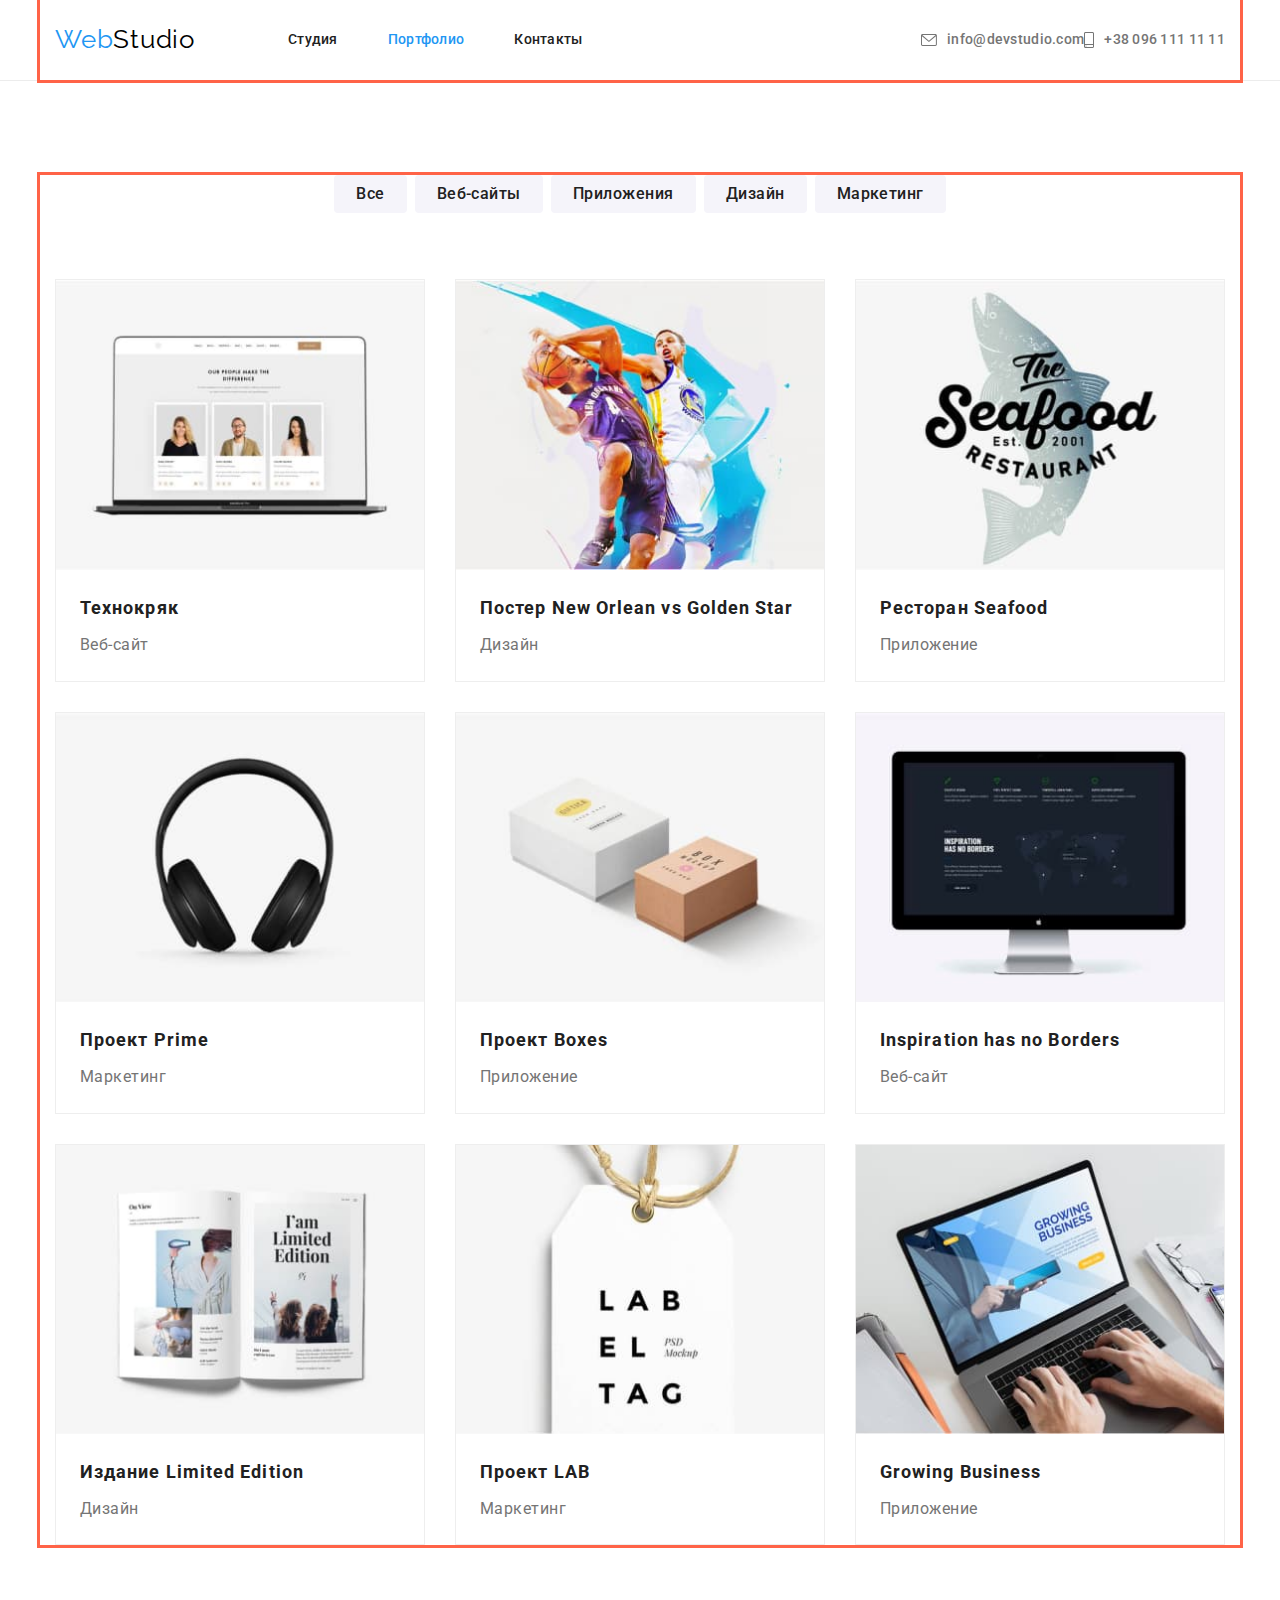
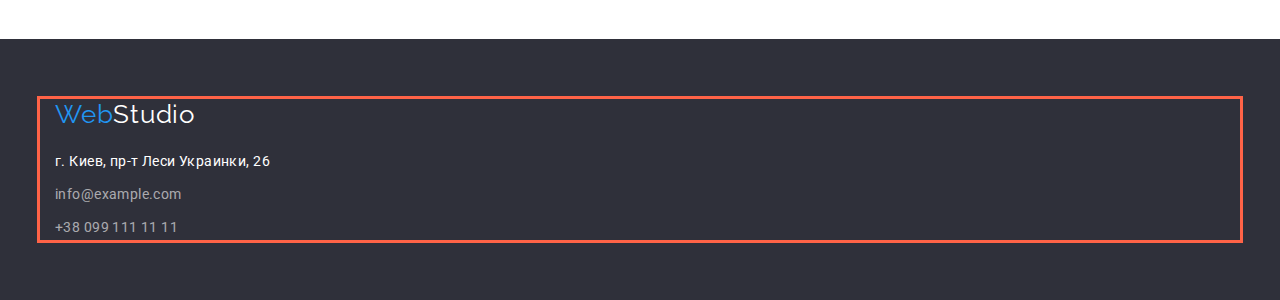
==== portfolio.html @ 4f15f061 "Внесено зміни у header." ====
<!DOCTYPE html>
<html lang="ru">
  <head>
    <meta charset="UTF-8" />
    <meta http-equiv="X-UA-Compatible" content="IE=edge" />
    <meta name="viewport" content="width=device-width, initial-scale=1.0" />
    <title>Portfolio</title>
    <link rel="preconnect" href="https://fonts.gstatic.com" />
    <link
      href="https://fonts.googleapis.com/css2?family=Raleway:wght@700&family=Roboto:wght@400;500;700;900&display=swap"
      rel="stylesheet"
    />
    <link
      rel="stylesheet"
      href="https://cdnjs.cloudflare.com/ajax/libs/modern-normalize/1.0.0/modern-normalize.min.css"
    />
    <link rel="stylesheet" href="./css/styles.css" />
  </head>
  <!-- Верхняя линия -->
  <body>
    <!-- Верхняя линия -->
    <header class="nav-white-bg-cl header-page">
      <div class="container main-nav">
        <a class="link-logo" href="index.html"
          ><span lang="en" class="logo-web">Web</span
          ><span lang="en" class="logo-studio1">Studio</span></a
        >
        <nav>
          <ul class="list site-nav">
            <li class="item">
              <a class="link-nav" href="./index.html">Студия</a>
            </li>
            <li class="item">
              <a class="link-nav current" href="">Портфолио</a>
            </li>
            <li class="item"><a class="link-nav" href="">Контакты</a></li>
          </ul>
        </nav>

        <ul class="list list-contact">
          <li class="item">
            <a class="link-header" href="mailto:info@devstudio.com">
              <svg class="icon-envelope">
                <use href="./images/symbol-defs-2.svg#icon-envelope"></use>
              </svg>
              info@devstudio.com</a
            >
          </li>
          <li class="item">
            <a class="link-header" href="tel:+380961111111">
              <svg class="icon-smartphone">
                <use href="./images/symbol-defs-2.svg#icon-smartphone"></use>
              </svg>
              +38 096 111 11 11</a
            >
          </li>
        </ul>
      </div>
    </header>

    <main>
      <!-- Портфолио -->
      <section class="section portfolio">
        <div class="container">
          <h1 class="title1-hidden-h1">Наше Портфолио</h1>
          <!-- filters -->

          <ul class="list button-list">
            <li class="item">
              <button class="button-portfolio" type="button">Все</button>
            </li>
            <li class="item">
              <button class="button-portfolio" type="button">Веб-сайты</button>
            </li>
            <li class="item">
              <button class="button-portfolio" type="button">Приложения</button>
            </li>
            <li class="item">
              <button class="button-portfolio" type="button">Дизайн</button>
            </li>
            <li class="item">
              <button class="button-portfolio" type="button">Маркетинг</button>
            </li>
          </ul>

          <ul class="list our-projects">
            <li class="item">
              <img
                src="./images/portfolio/portfolio1.jpg"
                alt="Веб-сайтТехнокряк"
                width="370"
              />
              <div class="description">
                <h2 class="name-work-h2">Технокряк</h2>
                <p class="name-work-p">Веб-сайт</p>
              </div>
            </li>
            <li class="item">
              <img
                src="./images/portfolio/portfolio2.jpg"
                alt="Дизайн Постер New Orlean vs Golden Star"
                width="370"
              />
              <div class="description">
                <h2 class="name-work-h2">Постер New Orlean vs Golden Star</h2>
                <p class="name-work-p">Дизайн</p>
              </div>
            </li>
            <li class="item">
              <img
                src="./images/portfolio/portfolio3.jpg"
                alt="Приложение Ресторан Seafood"
                width="370"
              />
              <div class="description">
                <h2 class="name-work-h2">Ресторан Seafood</h2>
                <p class="name-work-p">Приложение</p>
              </div>
            </li>
            <li class="item">
              <img
                src="./images/portfolio/portfolio4.jpg"
                alt="Маркетинг Проект Prime"
                width="370"
              />
              <div class="description">
                <h2 class="name-work-h2">Проект Prime</h2>
                <p class="name-work-p">Маркетинг</p>
              </div>
            </li>
            <li class="item">
              <img
                src="./images/portfolio/portfolio5.jpg"
                alt="Приложение роект Boxes"
                width="370"
              />
              <div class="description">
                <h2 class="name-work-h2">Проект Boxes</h2>
                <p class="name-work-p">Приложение</p>
              </div>
            </li>
            <li class="item">
              <img
                src="./images/portfolio/portfolio6.jpg"
                alt="Веб-сайт Inspiration has no Borders"
                width="370"
              />
              <div class="description">
                <h2 class="name-work-h2">Inspiration has no Borders</h2>
                <p class="name-work-p">Веб-сайт</p>
              </div>
            </li>
            <li class="item">
              <img
                src="./images/portfolio/portfolio7.jpg"
                alt="Дизайн Издание Limited Edition"
                width="370"
              />
              <div class="description">
                <h2 class="name-work-h2">Издание Limited Edition</h2>
                <p class="name-work-p">Дизайн</p>
              </div>
            </li>
            <li class="item">
              <img
                src="./images/portfolio/portfolio8.jpg"
                alt="Маркетинг Проект LAB"
                width="370"
              />
              <div class="description">
                <h2 class="name-work-h2">Проект LAB</h2>
                <p class="name-work-p">Маркетинг</p>
              </div>
            </li>
            <li class="item">
              <img
                src="./images/portfolio/portfolio9.jpg"
                alt="Приложение Growing Business"
                width="370"
              />
              <div class="description">
                <h2 class="name-work-h2">Growing Business</h2>
                <p class="name-work-p">Приложение</p>
              </div>
            </li>
          </ul>
        </div>
      </section>
    </main>
    <!-- Подвал -->
    <footer class="footer footer-pad">
      <div class="container">
        <a class="link-logo-bot" href="index.html"
          ><span lang="en" class="logo-web">Web</span
          ><span lang="en" class="logo-studio2">Studio</span></a
        >
        <address>
          <ul class="list">
            <li class="item">
              <a
                class="address"
                href="https://goo.gl/maps/Poxogy9ZwxsRHQay8"
                target="_blank"
                >г. Киев, пр-т Леси Украинки, 26</a
              >
            </li>
            <li class="item">
              <a class="link-footer" href="mailto:info@example.com"
                >info@example.com</a
              >
            </li>
            <li class="item">
              <a class="link-footer" href="tel:+380991111111"
                >+38 099 111 11 11</a
              >
            </li>
          </ul>
        </address>
      </div>
    </footer>
  </body>
</html>
---- css/styles.css ----
:root {
  --main-text-color: #212121;
  --alt-text-color: #757575;
  --logo-text-color: #000000;
  --links-text-color: #ffffff;
  --secondary-text-color: rgba(255, 255, 255, 0.6);
  --accent-text-color: #2196f3;

  --main-white-bg-color: #ffffff;
  --first-dark-bg-color: #2f303a;
  --second-light-bg-color: #f5f4fa;
  --third-light-bg-color: #e5e5e5;

  --border-header-box: #ececec;

  --shadow-item-box: 0px 1px 3px rgba(0, 0, 0, 0.12),
    0px 1px 1px rgba(0, 0, 0, 0.14), 0px 2px 1px rgba(0, 0, 0, 0.2);

  --padding-section: 94px;
  --margin-left-li: 30px;
  --padding-footer: 60px;

  --main-font: 'Roboto', sans-serif;
  --logo-font: 'Raleway', sans-serif;
}

body {
  font-family: var(--main-font);
  /* font-size: 14px;
  line-height: 1.71; */
  letter-spacing: 0.03em;
  color: var(--main-text-color);
}

html {
  box-sizing: border-box;
}

*,
*::before,
*::before {
  box-sizing: inherit;
  padding: 0;
  margin: 0;
}

h1,
h2,
h3,
h4,
h5,
h6,
p {
  margin: 0;
}

img {
  display: block;
  max-width: 100%;
  height: auto;
}

/* НАВИГАЦИЯ - HEADER */

.container {
  width: 1200px;
  padding-left: 15px;
  padding-right: 15px;
  margin-left: auto;
  margin-right: auto;

  outline: 3px solid tomato;
}

.list {
  list-style: none;
  padding: 0;
  margin: 0;
}

.header-page {
  border-bottom: 1px solid var(--border-header-box);
}

.main-nav {
  display: flex;
  align-items: center;
}

.site-nav {
  display: flex;
  margin-left: 93px;
  align-items: center;
}

/* 1-й спосіб відступу елементів один від одного */

/* .site-nav .item:not(:last-child) {
  margin-right: 50px;
} */

/* 2-й спосіб відступу елементів один від одного */

.site-nav .item + .item {
  margin-left: 50px;
}

.site-nav .link-nav {
  display: block;
  padding-top: 32px;
  padding-bottom: 32px;
}

.list-contact {
  display: flex;
  align-items: center;
  margin-left: auto;
}

/* 1-й спосіб відступу елементів один від одного */

/* .list-contact .item:not(:last-child) {
  margin-right: 50px;
} */

/* 2-й спосіб відступу елементів один від одного */

/* .list-contact .cont-item + .cont-item {
  margin-left: 50px; 
}*/

.list-contact .link-header {
  display: block;
  padding-top: 32px;
  padding-bottom: 32px;
}

.link-logo {
  font-family: var(--logo-font);
  font-size: 26px;
  line-height: 1.19;
  letter-spacing: 0.03em;
  text-decoration: none;
  padding-top: 24px;
  padding-bottom: 25px;
}

.nav-white-bg-cl {
  background-color: var(--main-white-bg-color);
}

.logo-web {
  color: var(--accent-text-color);
}

.logo-studio1 {
  color: var(--logo-text-color);
}

.logo-studio2 {
  color: var(--links-text-color);
}

.link-nav {
  font-weight: 500;
  font-size: 14px;
  line-height: 1.14;
  letter-spacing: 0.02em;
  color: inherit;
  text-decoration: none;
}

.link-nav:hover,
.link-nav:focus {
  color: var(--accent-text-color);
}

.list .link-nav.current {
  color: var(--accent-text-color);
}

.link-header:hover,
.link-header:focus {
  color: var(--accent-text-color);
}

.list-contact .cont-item + .cont-item {
  margin-left: 30px;
}

.list-contact .link-header {
  display: flex;
  align-items: center;
  font-weight: 500;
  font-size: 14px;
  line-height: 1.14;
  letter-spacing: 0.02em;
  color: var(--alt-text-color);
  text-decoration: none;
}

.link-header:hover,
.link-header:focus {
  color: var(--accent-text-color);
}

.contacts-icon {
  margin-right: 10px;
}

.icon-envelope {
  width: 16px;
  height: 12px;
  fill: currentColor;
  margin-right: 10px;
}
.icon-smartphone {
  width: 10px;
  height: 16px;
  fill: currentColor;
  margin-right: 10px;
}

/* HERO */

.section-hero {
  background: var(--first-dark-bg-color);
  padding-top: 200px;
  padding-bottom: 200px;
  max-width: 1600px;
  /* height: 600px; */
  margin-left: auto;
  margin-right: auto;
  background-image: linear-gradient(
      to right,
      rgba(47, 48, 58, 0.4),
      rgba(47, 48, 58, 0.4)
    ),
    url(../images/hero/hero-img-1.jpg);
  background-repeat: no-repeat;
  background-size: cover;
  background-position: center;
}

.hero-dark-bg-cl {
  background-color: var(--first-dark-bg-color);
}

.hero-title1-h1 {
  margin-bottom: 30px;

  font-weight: 900;
  font-size: 44px;
  line-height: 1.36;
  text-align: center;
  letter-spacing: 0.06em;
  text-transform: uppercase;
  color: var(--links-text-color);
}

.white-space {
  white-space: nowrap;
}

.button1 {
  font-weight: 700;
  font-size: 16px;
  line-height: 1.88;
  display: flex;
  align-items: center;
  text-align: center;
  letter-spacing: 0.06em;
  color: var(--links-text-color);
  background-color: var(--accent-text-color);
  cursor: pointer;

  padding: 10px 32px;
  margin-left: auto;
  margin-right: auto;
  border: none;
  border-radius: 4px;
  min-width: 200px;
  box-shadow: 0px 4px 4px rgba(0, 0, 0, 0.15);
}

/* ОСОБЕННОСТИ - FEATURE*/

.title2-hidden-h2,
.title1-hidden-h1 {
  position: absolute !important;
  clip: rect(1px 1px 1px 1px);
  clip: rect(1px, 1px, 1px, 1px);
  padding: 0 !important;
  border: 0 !important;
  height: 1px !important;
  width: 1px !important;
  overflow: hidden;
}

.list1-h3 {
  margin-bottom: 10px;
  font-weight: 700;
  font-size: 14px;
  line-height: 1.14;
  letter-spacing: 0.03em;
  text-transform: uppercase;
}
.text1 {
  font-weight: 400;
  font-size: 14px;
  line-height: 1.71;
  letter-spacing: 0.03em;
  color: var(--alt-text-color);
}

.card-set {
  display: flex;
  flex-wrap: wrap;
  margin-left: calc(-1 * var(--margin-left-li));
}

.card-set > .item {
  flex-basis: calc(100% / 4 - var(--margin-left-li));
  margin-left: var(--margin-left-li);
}

.section {
  padding-top: var(--padding-section);
}

/* ЧЕМ МЫ ЗАНИМАЕМСЯ - SECTION-WORK */

.our-works {
  padding: 0;
  margin: 0;
  display: flex;
  flex-wrap: wrap;
  margin-left: calc(-1 * var(--margin-left-li));
  margin-top: calc(-1 * var(--margin-left-li));
}

.our-works > .item {
  flex-basis: calc(100% / 3 - var(--margin-left-li));
  margin-left: var(--margin-left-li);
  margin-top: var(--margin-left-li);
}

.section-work {
  padding-bottom: var(--padding-section);
}

.title2-h2 {
  margin-bottom: 50px;

  font-weight: 700;
  font-size: 36px;
  line-height: 1.17;
  text-align: center;
  letter-spacing: 0.03em;
  color: var(--main-text-color);
}

/* НАША КОМАНДА - OUR TEAM */

.section-our-team {
  background-color: var(--second-light-bg-color);
}

.team {
  padding-bottom: var(--padding-section);
}

.our-team {
  padding: 0;
  margin: 0;

  display: flex;
  flex-wrap: wrap;
  margin-left: calc(-1 * var(--margin-left-li));
  margin-top: calc(-1 * var(--margin-left-li));
}

.our-team > .item {
  flex-basis: calc(100% / 4 - var(--margin-left-li));
  margin-left: var(--margin-left-li);
  margin-top: var(--margin-left-li);

  background: var(--main-white-bg-color);
  box-shadow: var(--shadow-item-box);
  border-radius: 0px 0px 4px 4px;
  overflow: hidden;

  box-shadow: 0px 1px 3px rgba(0, 0, 0, 0.12), 0px 1px 1px rgba(0, 0, 0, 0.14),
    0px 2px 1px rgba(0, 0, 0, 0.2);
  border-radius: 0px 0px 4px 4px;
}

.content {
  padding-top: 30px;
  padding-bottom: 30px;
}

.list2-h3 {
  margin-bottom: 10px;

  font-weight: 500;
  font-size: 16px;
  line-height: 1.19;
  text-align: center;
  letter-spacing: 0.03em;
  color: var(--main-text-color);
}

.text2 {
  font-size: 16px;
  line-height: 1.19;
  text-align: center;
  letter-spacing: 0.03em;
  color: var(--alt-text-color);
}

/* ПОДВАЛ - FOOTER */

.footer {
  background-color: var(--first-dark-bg-color);
}
.footer-pad {
  padding-top: var(--padding-footer);
  padding-bottom: var(--padding-footer);
}

.link-logo-bot {
  font-family: var(--logo-font);
  font-size: 26px;
  line-height: 1.19;
  letter-spacing: 0.03em;
  text-decoration: none;
  display: flex;
  align-items: center;
  margin-bottom: 20px;
}
.address {
  font-style: normal;
  font-weight: 400;
  font-size: 14px;
  line-height: 1.71;
  letter-spacing: 0.03em;
  color: var(--links-text-color);
  text-decoration: none;
}

.address:hover,
.address:focus {
  color: var(--accent-text-color);
}

.link-footer {
  font-style: normal;
  font-weight: 400;
  font-size: 14px;
  line-height: 1.71;
  letter-spacing: 0.03em;
  color: var(--secondary-text-color);
  text-decoration: none;
}

.link-footer:hover,
.link-footer:focus {
  color: var(--accent-text-color);
}

address .item:not(:last-child) {
  margin-bottom: 9px;
}

/* ^^^^^^^^^^^^^^^^ ПОСТОЯННЫЕ КЛИЕНТЫ - start ********************** */
.out-line {
  outline: 3px solid green;
  background-color: yellow;
}

.reg-customers {
  padding-bottom: var(--padding-section);
}

.set-customers {
  display: flex;
  flex-wrap: wrap;
  margin-left: calc(-1 * var(--margin-left-li));

  text-align: center;
}

.set-customers > .item {
  flex-basis: calc(100% / 6 - var(--margin-left-li));
  margin-left: var(--margin-left-li);
}

.botton-row {
  display: flex;
  align-items: baseline;
}

/* СОЦСЕТИ */

.social {
  margin-left: 70px;
  /* flex-wrap: wrap;
  flex-direction: column; */
}

.subscribe {
  font-weight: bold;
  font-size: 14px;
  line-height: 1.14;
  letter-spacing: 0.03em;
  text-transform: uppercase;
  color: var(--links-text-color);
  margin-bottom: 20px;
}

.links-list {
  display: flex;
}

.social-network {
  outline: 3px solid red;
}

.color {
  color: var(--links-text-color);
}

/* ^^^^^^^^^^^^^^^^^ПОСТОЯННЫЕ КЛИЕНТЫ +++ СОЦСЕТИ - end *********************** */

/* PORTFOLIO */

/*  ПОЧАТОК CSS КНОПОК-ФІЛЬТРІВ */

.button-portfolio {
  padding: 6px 22px;
  margin-bottom: 16px;
  border: none;
  border-radius: 4px;

  font-weight: 500;
  font-size: 16px;
  line-height: 1.63;
  text-align: center;
  letter-spacing: 0.03em;
  color: var(--main-text-color);
  background-color: var(--second-light-bg-color);
  cursor: pointer;
}

.button-list {
  display: flex;
  flex-wrap: wrap;
  justify-content: center;
  margin-bottom: 50px;
  align-items: center;
}

.portfolio {
  padding-bottom: var(--padding-section);
}

.button-list .item + .item {
  margin-left: 8px;
}

.button-portfolio:hover,
.button-portfolio:focus {
  background-color: var(--accent-text-color);
  color: var(--links-text-color);
}

/*  КІНЕЦЬ CSS КНОПОК-ФІЛЬТРІВ */

/* OUR-PROJECTS */

.description {
  /* padding-top: 20px;
  padding-bottom: 20px;
  padding-left: 24px;
  padding-right: 24px; */
  padding: 20px 24px;
}

.name-work-h2 {
  margin-bottom: 4px;

  font-weight: 700;
  font-size: 18px;
  line-height: 2;
  letter-spacing: 0.06em;
  color: var(--main-text-color);
}

.name-work-p {
  font-weight: 400;
  font-size: 16px;
  line-height: 1.9;
  letter-spacing: 0.03em;
  color: var(--alt-text-color);
}

.our-projects {
  padding: 0;
  margin: 0;

  display: flex;
  flex-wrap: wrap;
  /* justify-content: center;
  align-items: center; */
  margin-left: calc(-1 * var(--margin-left-li));
  margin-top: calc(-1 * var(--margin-left-li));
}

.our-projects > .item {
  flex-basis: calc(100% / 3 - var(--margin-left-li));
  margin-left: var(--margin-left-li);
  margin-top: var(--margin-left-li);

  background: var(--main-white-bg-color);
  border: 1px solid #eeeeee;
}
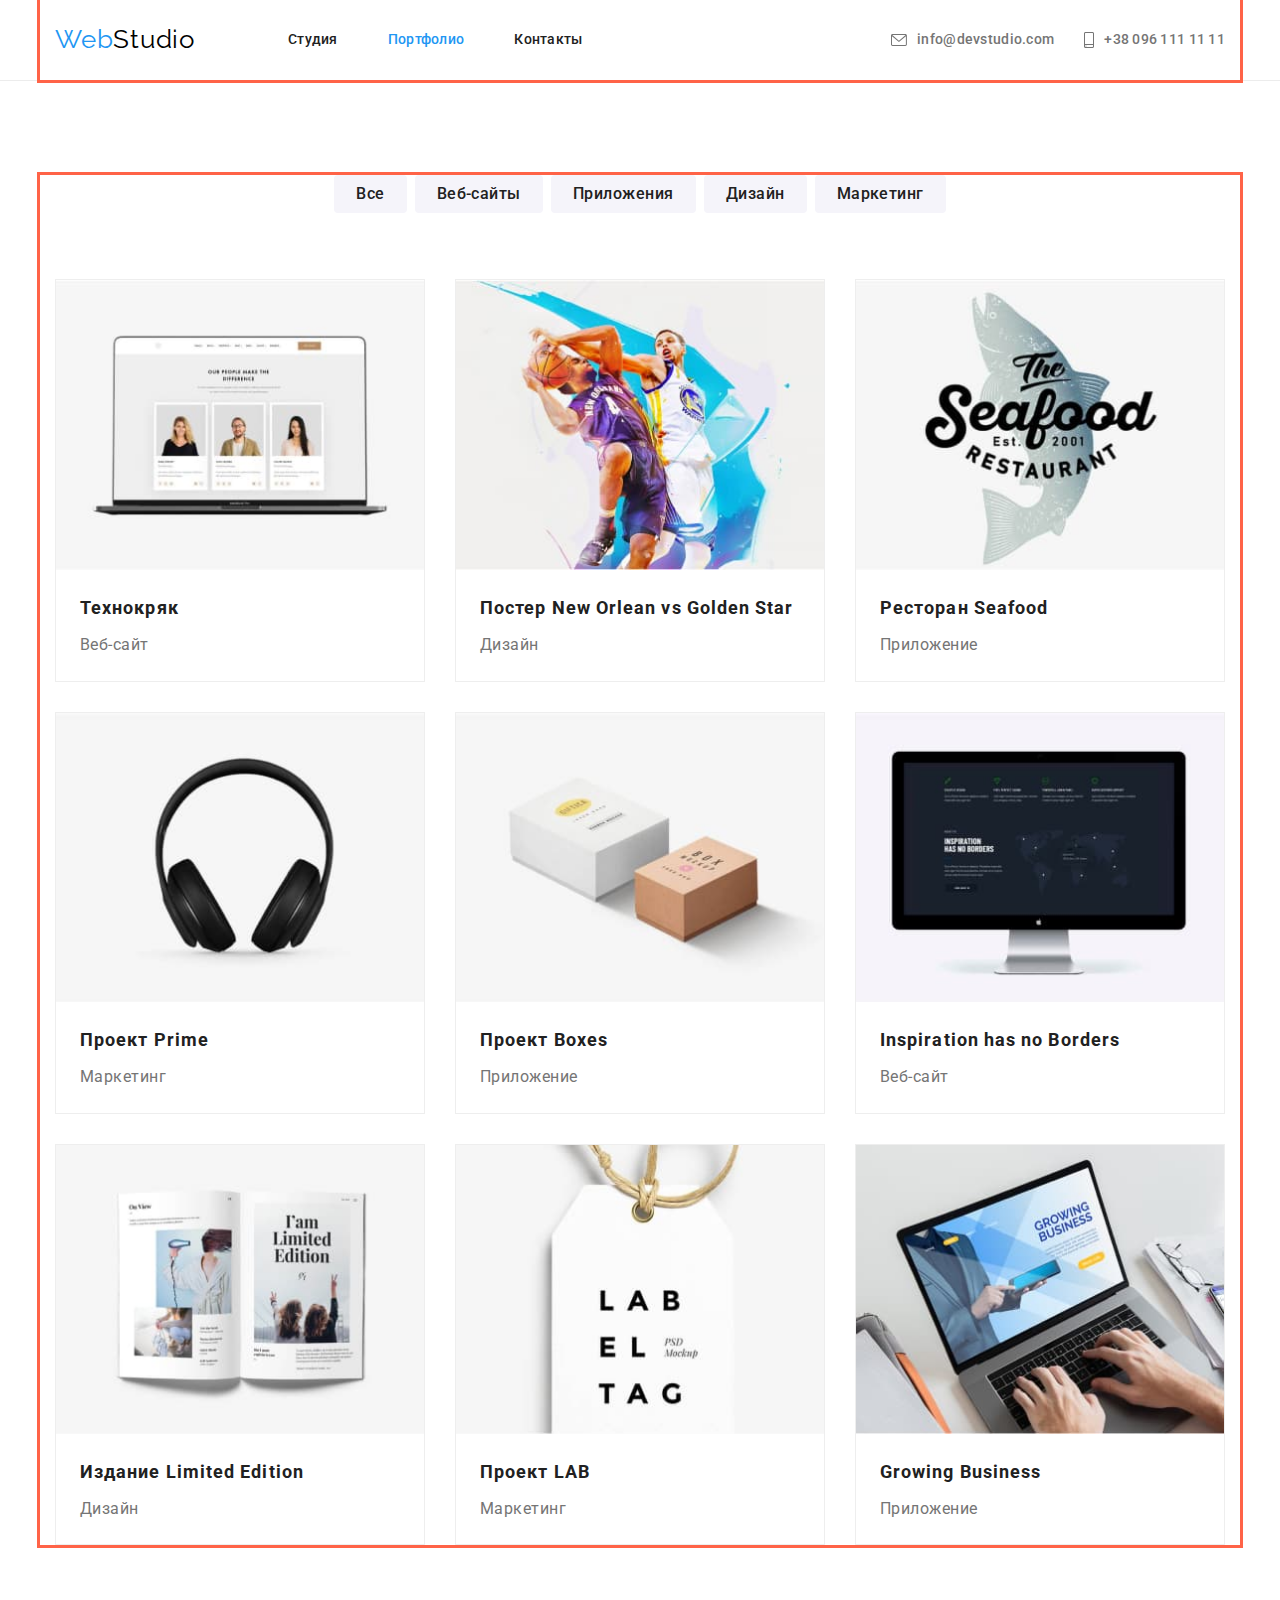
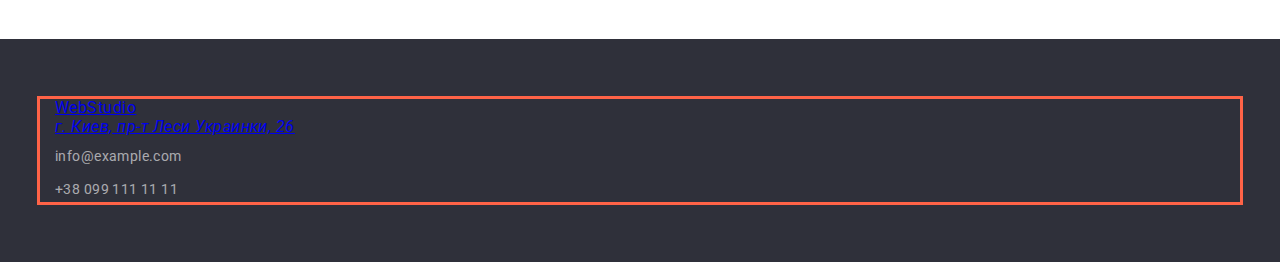
==== commit efbcca5f: "Внесено зміни." ====
--- a/portfolio.html
+++ b/portfolio.html
@@ -16,14 +16,14 @@
     />
     <link rel="stylesheet" href="./css/styles.css" />
   </head>
-  <!-- Верхняя линия -->
+
   <body>
     <!-- Верхняя линия -->
     <header class="nav-white-bg-cl header-page">
       <div class="container main-nav">
-        <a class="link-logo" href="index.html"
-          ><span lang="en" class="logo-web">Web</span
-          ><span lang="en" class="logo-studio1">Studio</span></a
+        <a class="logo" href="index.html"
+          ><span lang="en" class="logo-part1-web">Web</span
+          ><span lang="en" class="logo-part2-studio">Studio</span></a
         >
         <nav>
           <ul class="list site-nav">
@@ -38,18 +38,19 @@
         </nav>
 
         <ul class="list list-contact">
-          <li class="item">
+          <li class="item cont-item">
             <a class="link-header" href="mailto:info@devstudio.com">
               <svg class="icon-envelope">
-                <use href="./images/symbol-defs-2.svg#icon-envelope"></use>
+                <use href="./images/icons/sprite.svg#icon-envelope"></use>
               </svg>
               info@devstudio.com</a
             >
           </li>
-          <li class="item">
+
+          <li class="item cont-item">
             <a class="link-header" href="tel:+380961111111">
               <svg class="icon-smartphone">
-                <use href="./images/symbol-defs-2.svg#icon-smartphone"></use>
+                <use href="./images/icons/sprite.svg#icon-smartphone"></use>
               </svg>
               +38 096 111 11 11</a
             >
--- a/css/styles.css
+++ b/css/styles.css
@@ -89,7 +89,7 @@
 
 .site-nav {
   display: flex;
-  margin-left: 93px;
+  /* margin-left: 93px; */
   align-items: center;
 }
 
@@ -135,7 +135,7 @@
   padding-bottom: 32px;
 }
 
-.link-logo {
+.logo {
   font-family: var(--logo-font);
   font-size: 26px;
   line-height: 1.19;
@@ -143,22 +143,21 @@
   text-decoration: none;
   padding-top: 24px;
   padding-bottom: 25px;
+  margin-right: 93px;
+  display: flex;
+  align-items: center;
+}
+
+.logo-part1-web {
+  color: var(--accent-text-color);
+}
+
+.logo-part2-studio {
+  color: var(--logo-text-color);
 }
 
 .nav-white-bg-cl {
   background-color: var(--main-white-bg-color);
-}
-
-.logo-web {
-  color: var(--accent-text-color);
-}
-
-.logo-studio1 {
-  color: var(--logo-text-color);
-}
-
-.logo-studio2 {
-  color: var(--links-text-color);
 }
 
 .link-nav {
@@ -323,6 +322,21 @@
   flex-basis: calc(100% / 4 - var(--margin-left-li));
   margin-left: var(--margin-left-li);
 }
+.icon-card-set {
+  display: flex;
+  justify-content: center;
+  align-items: center;
+  width: 270px;
+  height: 120px;
+  background-color: var(--second-light-bg-color);
+  border-radius: 4px;
+  margin-bottom: 30px;
+}
+
+.features-icon {
+  width: 70px;
+  height: 70px;
+}
 
 .section {
   padding-top: var(--padding-section);
@@ -423,13 +437,20 @@
 
 .footer {
   background-color: var(--first-dark-bg-color);
-}
-.footer-pad {
   padding-top: var(--padding-footer);
   padding-bottom: var(--padding-footer);
 }
 
-.link-logo-bot {
+.footer-row {
+  display: flex;
+  align-items: baseline;
+}
+
+.footer-address {
+  margin-right: 70px;
+}
+
+.footer-logo {
   font-family: var(--logo-font);
   font-size: 26px;
   line-height: 1.19;
@@ -439,7 +460,16 @@
   align-items: center;
   margin-bottom: 20px;
 }
-.address {
+
+.footer-logo-web {
+  color: var(--accent-text-color);
+}
+
+.footer-logo-studio {
+  color: var(--links-text-color);
+}
+
+.address-link {
   font-style: normal;
   font-weight: 400;
   font-size: 14px;
@@ -496,20 +526,15 @@
   margin-left: var(--margin-left-li);
 }
 
-.botton-row {
-  display: flex;
-  align-items: baseline;
-}
-
 /* СОЦСЕТИ */
 
-.social {
+/* .social {
   margin-left: 70px;
   /* flex-wrap: wrap;
-  flex-direction: column; */
-}
-
-.subscribe {
+  flex-direction: column; 
+} */
+
+.footer-social-subscribe {
   font-weight: bold;
   font-size: 14px;
   line-height: 1.14;
@@ -519,7 +544,7 @@
   margin-bottom: 20px;
 }
 
-.links-list {
+.footer-social-list {
   display: flex;
 }
 
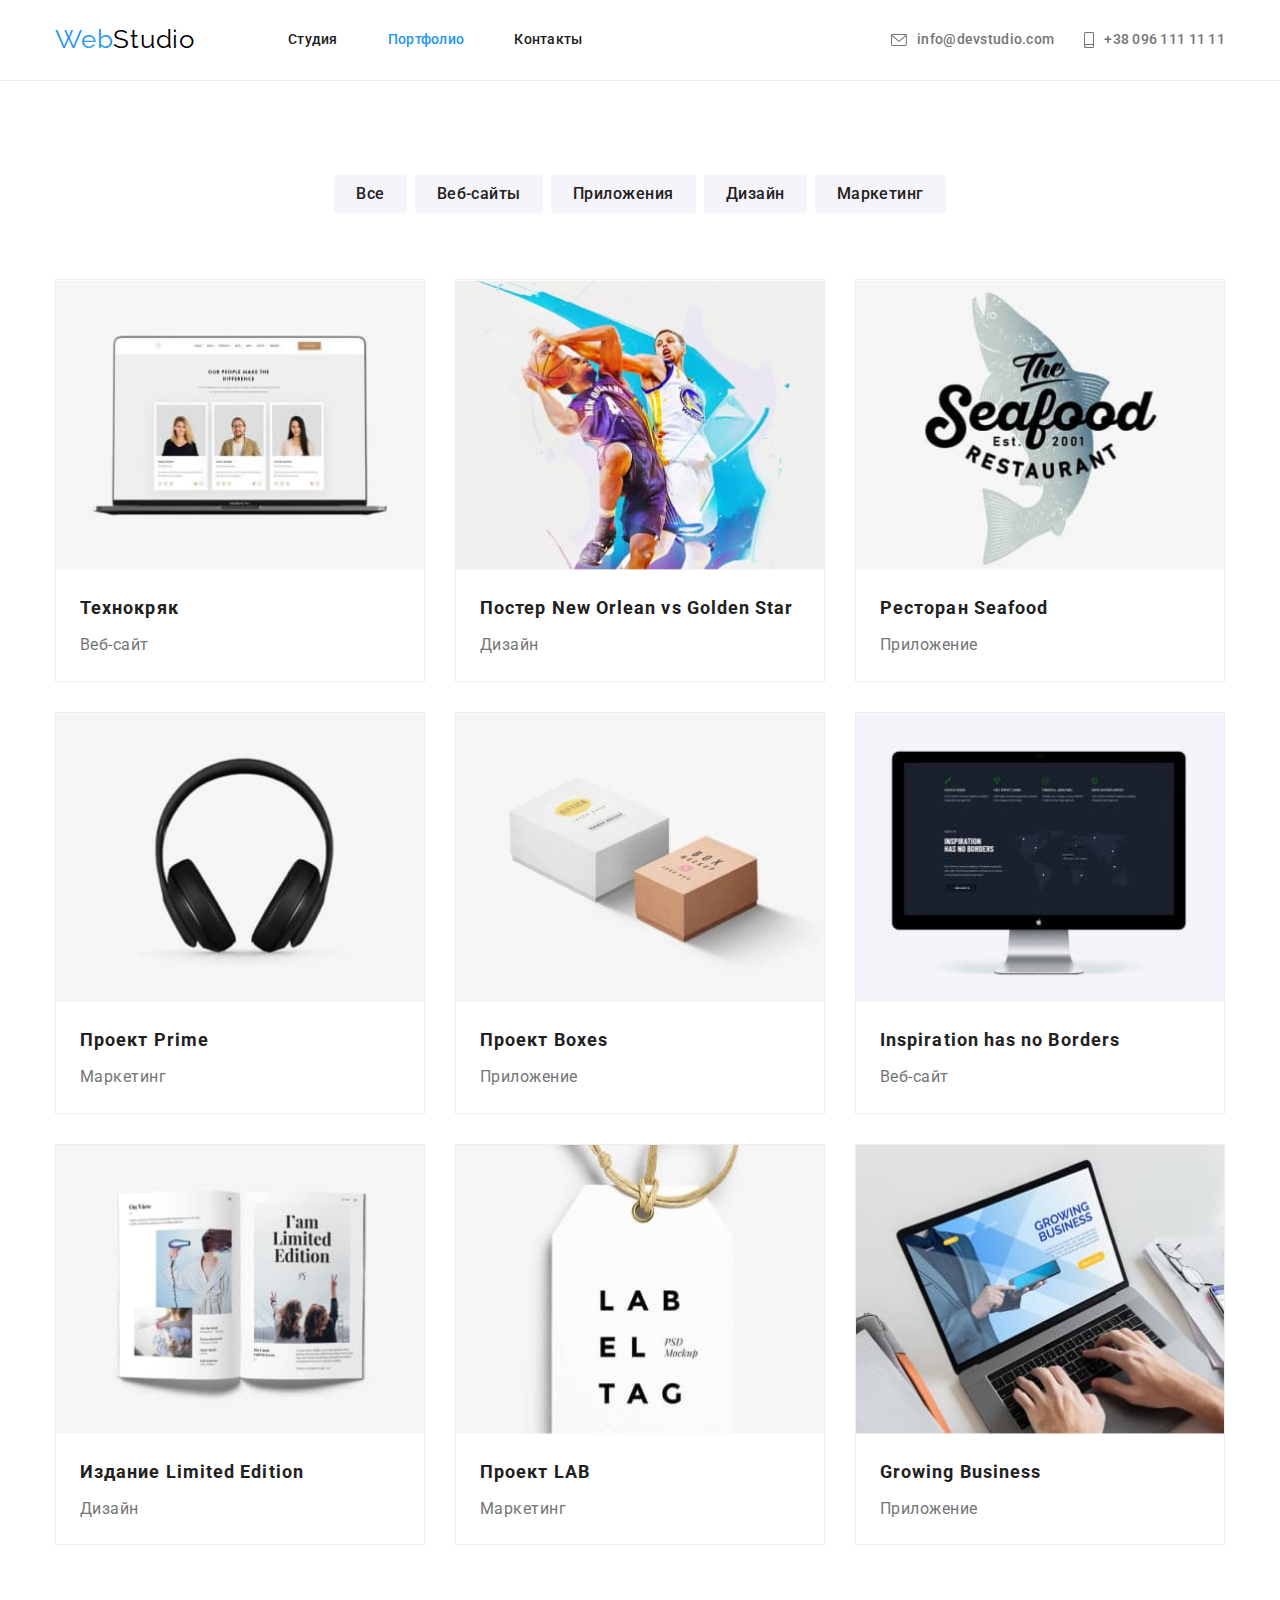
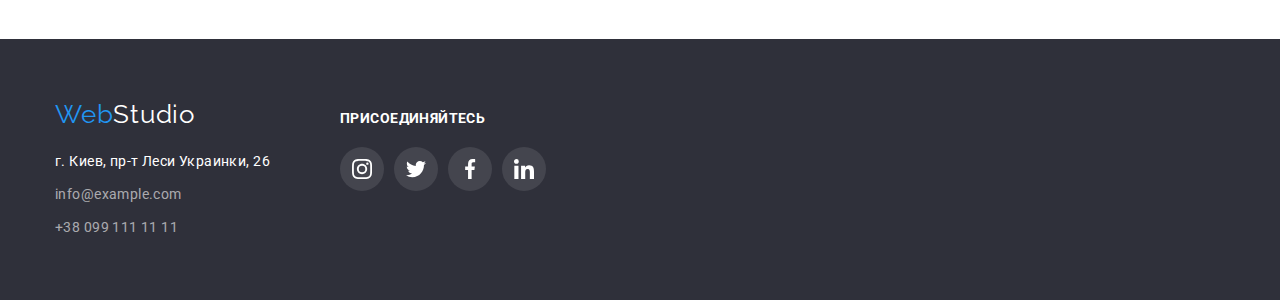
==== commit 6f5e343b: "Перенесено кінцевий результат із репозиторію goit-markup-hw-4-v2.0." ====
--- a/portfolio.html
+++ b/portfolio.html
@@ -40,7 +40,7 @@
         <ul class="list list-contact">
           <li class="item cont-item">
             <a class="link-header" href="mailto:info@devstudio.com">
-              <svg class="icon-envelope">
+              <svg class="icon-envelope" width="16" height="12">
                 <use href="./images/icons/sprite.svg#icon-envelope"></use>
               </svg>
               info@devstudio.com</a
@@ -49,7 +49,7 @@
 
           <li class="item cont-item">
             <a class="link-header" href="tel:+380961111111">
-              <svg class="icon-smartphone">
+              <svg class="icon-smartphone" width="10" height="16">
                 <use href="./images/icons/sprite.svg#icon-smartphone"></use>
               </svg>
               +38 096 111 11 11</a
@@ -189,34 +189,75 @@
       </section>
     </main>
     <!-- Подвал -->
-    <footer class="footer footer-pad">
+    <footer class="footer">
       <div class="container">
-        <a class="link-logo-bot" href="index.html"
-          ><span lang="en" class="logo-web">Web</span
-          ><span lang="en" class="logo-studio2">Studio</span></a
-        >
-        <address>
-          <ul class="list">
-            <li class="item">
-              <a
-                class="address"
-                href="https://goo.gl/maps/Poxogy9ZwxsRHQay8"
-                target="_blank"
-                >г. Киев, пр-т Леси Украинки, 26</a
-              >
-            </li>
-            <li class="item">
-              <a class="link-footer" href="mailto:info@example.com"
-                >info@example.com</a
-              >
-            </li>
-            <li class="item">
-              <a class="link-footer" href="tel:+380991111111"
-                >+38 099 111 11 11</a
-              >
-            </li>
-          </ul>
-        </address>
+        <div class="footer-row">
+          <div class="footer-address">
+            <a class="footer-logo" href="index.html"
+              ><span lang="en" class="footer-logo-web">Web</span
+              ><span lang="en" class="footer-logo-studio">Studio</span></a
+            >
+            <address>
+              <ul class="list">
+                <li class="item">
+                  <a
+                    class="address-link"
+                    href="https://goo.gl/maps/Poxogy9ZwxsRHQay8"
+                    target="_blank"
+                    >г. Киев, пр-т Леси Украинки, 26</a
+                  >
+                </li>
+                <li class="item">
+                  <a class="link-footer" href="mailto:info@example.com"
+                    >info@example.com</a
+                  >
+                </li>
+                <li class="item">
+                  <a class="link-footer" href="tel:+380991111111"
+                    >+38 099 111 11 11</a
+                  >
+                </li>
+              </ul>
+            </address>
+          </div>
+          <!-- Присоединяйтесь -->
+          <div class="footer-social">
+            <p class="footer-social-subscribe">Присоединяйтесь</p>
+            <ul class="list social-icons">
+              <li class="social-icons-item">
+                <a href="" class="footer-social-icons-link">
+                  <svg class="footer-social-icons-svg" width="20" height="20">
+                    <use href="./images/icons.svg#icon-instagram"></use>
+                  </svg>
+                </a>
+              </li>
+
+              <li class="social-icons-item">
+                <a href="" class="footer-social-icons-link">
+                  <svg class="footer-social-icons-svg" width="20" height="20">
+                    <use href="./images/icons.svg#icon-twitter"></use>
+                  </svg>
+                </a>
+              </li>
+
+              <li class="social-icons-item">
+                <a href="" class="footer-social-icons-link">
+                  <svg class="footer-social-icons-svg" width="20" height="20">
+                    <use href="./images/icons.svg#icon-facebook"></use>
+                  </svg>
+                </a>
+              </li>
+
+              <li class="social-icons-item">
+                <a href="" class="footer-social-icons-link">
+                  <svg class="footer-social-icons-svg" width="20" height="20">
+                    <use href="./images/icons.svg#icon-linkedin"></use>
+                  </svg>
+                </a>
+              </li>
+            </ul>
+          </div>
+        </div>
       </div>
     </footer>
   </body>
--- a/css/styles.css
+++ b/css/styles.css
@@ -12,6 +12,8 @@
   --third-light-bg-color: #e5e5e5;
 
   --border-header-box: #ececec;
+  --icons-color: #afb1b8;
+  --footer-icons-color: #ffffff;
 
   --shadow-item-box: 0px 1px 3px rgba(0, 0, 0, 0.12),
     0px 1px 1px rgba(0, 0, 0, 0.14), 0px 2px 1px rgba(0, 0, 0, 0.2);
@@ -69,7 +71,7 @@
   margin-left: auto;
   margin-right: auto;
 
-  outline: 3px solid tomato;
+  /* outline: 3px solid tomato; */
 }
 
 .list {
@@ -208,14 +210,10 @@
 }
 
 .icon-envelope {
-  width: 16px;
-  height: 12px;
   fill: currentColor;
   margin-right: 10px;
 }
 .icon-smartphone {
-  width: 10px;
-  height: 16px;
   fill: currentColor;
   margin-right: 10px;
 }
@@ -321,7 +319,9 @@
 .card-set > .item {
   flex-basis: calc(100% / 4 - var(--margin-left-li));
   margin-left: var(--margin-left-li);
-}
+  margin-top: var(--margin-left-li);
+}
+
 .icon-card-set {
   display: flex;
   justify-content: center;
@@ -333,10 +333,10 @@
   margin-bottom: 30px;
 }
 
-.features-icon {
+/* .features-icon {
   width: 70px;
   height: 70px;
-}
+} */
 
 .section {
   padding-top: var(--padding-section);
@@ -431,6 +431,114 @@
   text-align: center;
   letter-spacing: 0.03em;
   color: var(--alt-text-color);
+  margin-bottom: 16px;
+}
+
+/* SOCIAL LINKS */
+
+.social-icons {
+  display: flex;
+  justify-content: center;
+  align-items: center;
+}
+/* 
+.social-icons-svg,
+.footer-social-icons-svg {
+  width: 20px;
+  height: 20px;
+} */
+
+.social-icons-svg {
+  fill: var(--icons-color);
+}
+
+.footer-social-icons-svg {
+  fill: var(--footer-icons-color);
+}
+
+.social-icons-link,
+.footer-social-icons-link {
+  display: flex;
+  justify-content: center;
+  align-items: center;
+  width: 44px;
+  height: 44px;
+  border-radius: 50%;
+}
+
+.social-icons-link {
+  background-color: #ffffff;
+}
+
+.footer-social-icons-link {
+  background: rgba(255, 255, 255, 0.1);
+}
+
+.social-icons-item:not(:last-child) {
+  margin-right: 10px;
+}
+
+.social-icons-link:hover,
+.social-icons-link:focus {
+  background: var(--accent-text-color);
+}
+
+.social-icons-link:hover .social-icons-svg,
+.social-icons-link:focus .social-icons-svg {
+  fill: var(--links-text-color);
+}
+
+.footer-social-icons-link:hover,
+.footer-social-icons-link:focus {
+  background: var(--accent-text-color);
+}
+
+/* ПОСТОЯННЫЕ КЛИЕНТЫ */
+
+.reg-customers {
+  padding-bottom: var(--padding-section);
+}
+
+.logo-customers {
+  display: flex;
+  align-items: center;
+  justify-content: center;
+  border: 1px solid #afb1b8;
+  width: 170px;
+  height: 92px;
+  border-radius: 4px;
+  overflow: hidden;
+  padding: 16px 32px;
+}
+
+.set-customers {
+  display: flex;
+  flex-wrap: wrap;
+  align-items: center;
+  margin-left: calc(-1 * var(--margin-left-li));
+}
+
+.set-customers .item {
+  flex-basis: calc(100% / 6 - var(--margin-left-li));
+  margin-left: calc(var(--margin-left-li));
+  margin-top: var(--margin-left-li);
+}
+
+.icon-Logo {
+  /* width: 106px;
+  height: 60px; */
+  fill: currentColor;
+  fill: #afb1b8;
+}
+
+.logo-customers:focus,
+.logo-customers:hover {
+  border: 1px solid var(--accent-text-color);
+}
+
+.logo-customers:focus .icon-Logo,
+.logo-customers:hover .icon-Logo {
+  fill: var(--accent-text-color);
 }
 
 /* ПОДВАЛ - FOOTER */
@@ -503,36 +611,7 @@
   margin-bottom: 9px;
 }
 
-/* ^^^^^^^^^^^^^^^^ ПОСТОЯННЫЕ КЛИЕНТЫ - start ********************** */
-.out-line {
-  outline: 3px solid green;
-  background-color: yellow;
-}
-
-.reg-customers {
-  padding-bottom: var(--padding-section);
-}
-
-.set-customers {
-  display: flex;
-  flex-wrap: wrap;
-  margin-left: calc(-1 * var(--margin-left-li));
-
-  text-align: center;
-}
-
-.set-customers > .item {
-  flex-basis: calc(100% / 6 - var(--margin-left-li));
-  margin-left: var(--margin-left-li);
-}
-
-/* СОЦСЕТИ */
-
-/* .social {
-  margin-left: 70px;
-  /* flex-wrap: wrap;
-  flex-direction: column; 
-} */
+/* FOOTER - СОЦИАЛЬНЫЕ СЕТИ */
 
 .footer-social-subscribe {
   font-weight: bold;
@@ -543,18 +622,10 @@
   color: var(--links-text-color);
   margin-bottom: 20px;
 }
-
+/* 
 .footer-social-list {
   display: flex;
-}
-
-.social-network {
-  outline: 3px solid red;
-}
-
-.color {
-  color: var(--links-text-color);
-}
+} */
 
 /* ^^^^^^^^^^^^^^^^^ПОСТОЯННЫЕ КЛИЕНТЫ +++ СОЦСЕТИ - end *********************** */
 
@@ -650,3 +721,16 @@
   background: var(--main-white-bg-color);
   border: 1px solid #eeeeee;
 }
+
+.button-portfolio:hover,
+.button-portfolio:focus {
+  background: var(--accent-text-color);
+  color: var(--links-text-color);
+  box-shadow: 0px 3px 1px rgba(0, 0, 0, 0.1), 0px 1px 2px rgba(0, 0, 0, 0.08),
+    0px 2px 2px rgba(0, 0, 0, 0.12);
+  border-radius: 4px;
+}
+.our-projects > .item:hover {
+  box-shadow: 0px 1px 1px rgba(0, 0, 0, 0.12), 0px 4px 4px rgba(0, 0, 0, 0.06),
+    1px 4px 6px rgba(0, 0, 0, 0.16);
+}
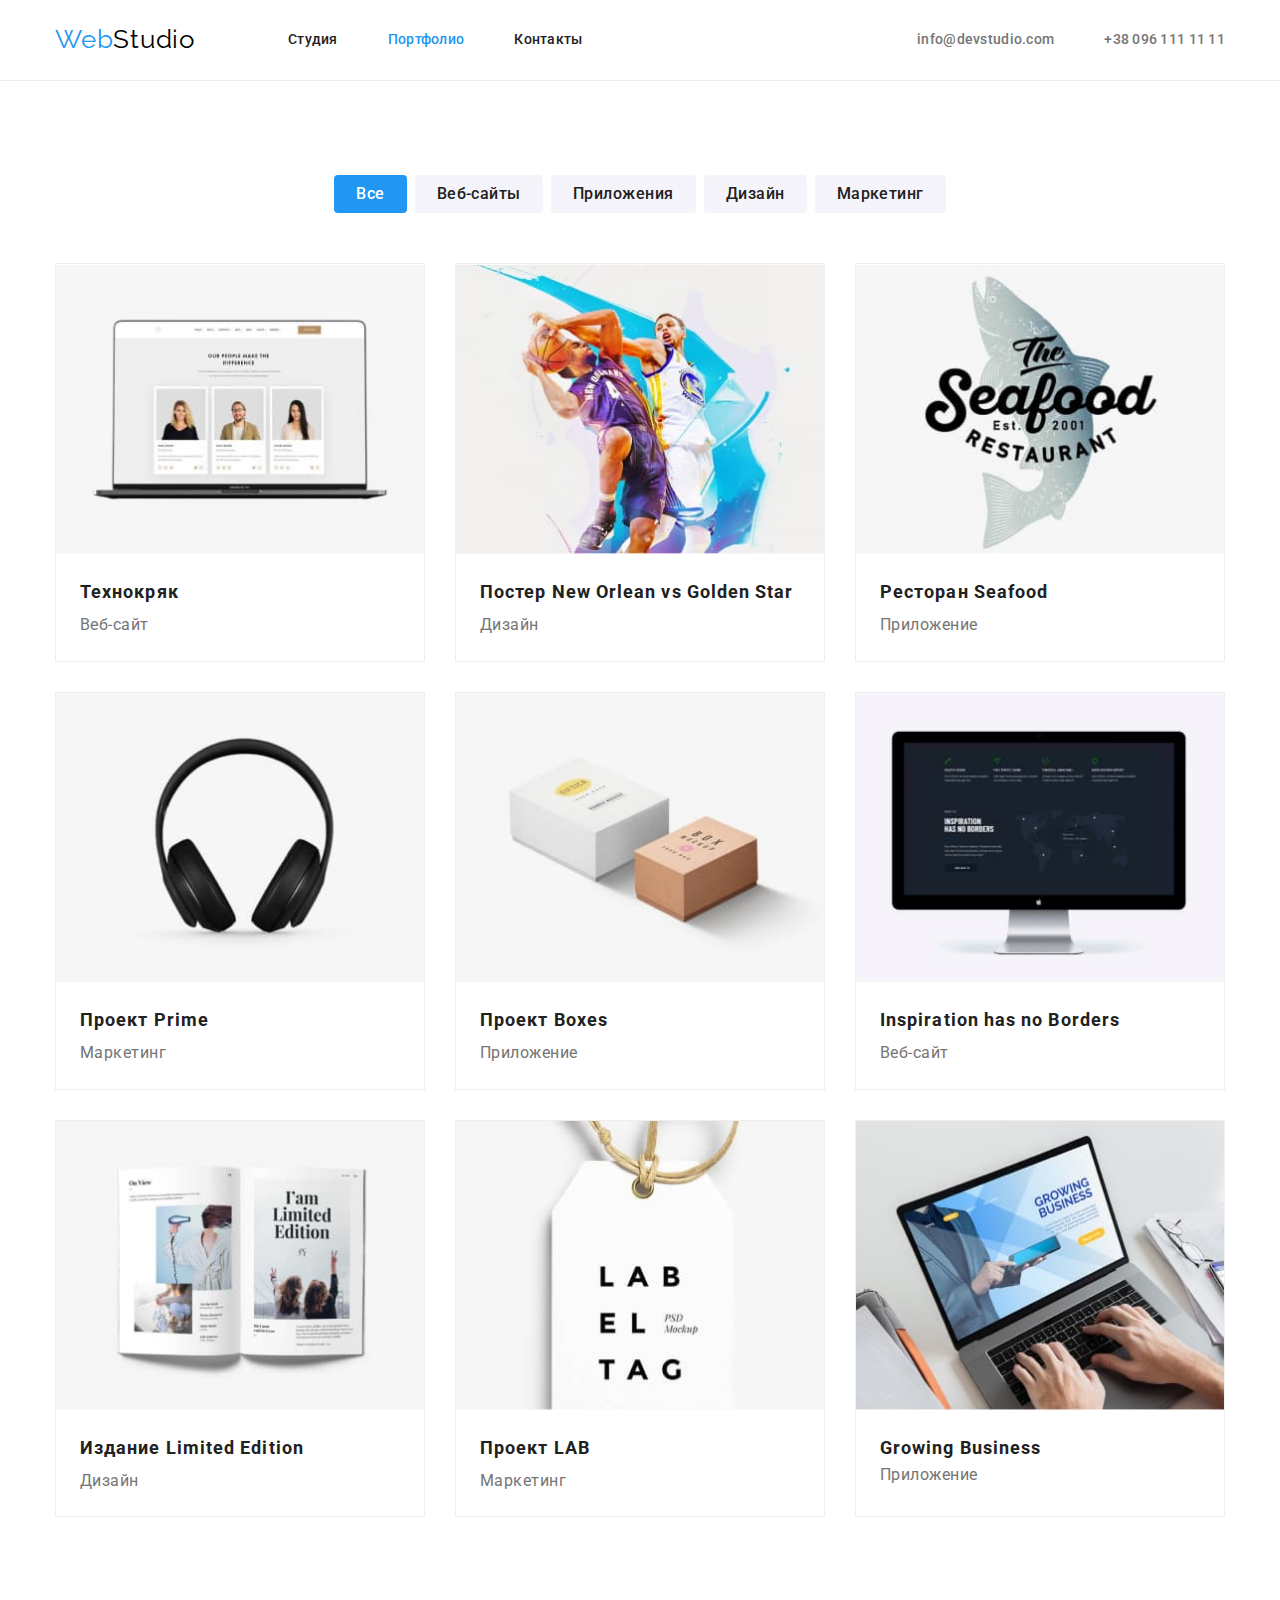
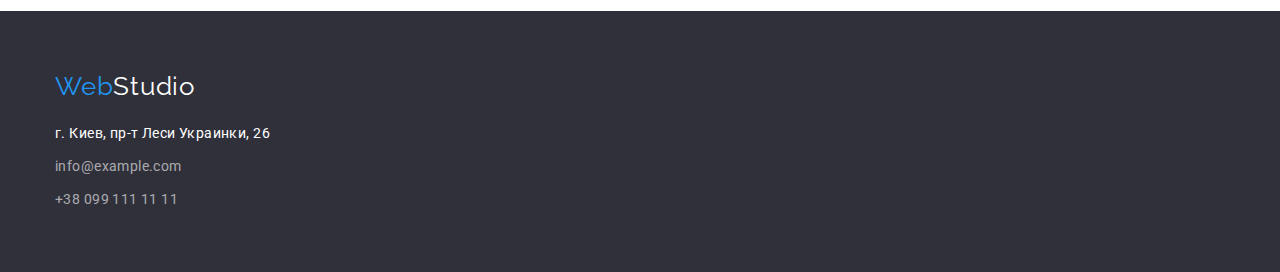
==== commit c6dcdad1: "Перенесено код із репозиторію goit-markup-hw-03." ====
--- a/portfolio.html
+++ b/portfolio.html
@@ -18,169 +18,100 @@
   </head>
 
   <body>
-    <!-- Верхняя линия -->
-    <header class="nav-white-bg-cl header-page">
+    <!-- ВЕРХНЯЯ ЛИНИЯ -->
+    <header class="nav-header">
       <div class="container main-nav">
-        <a class="logo" href="index.html"
-          ><span lang="en" class="logo-part1-web">Web</span
-          ><span lang="en" class="logo-part2-studio">Studio</span></a
-        >
+        <a href="./index.html" class="link-logo-header" lang="en">Web<span class="sublogo-header">Studio</span></a>
+
         <nav>
           <ul class="list site-nav">
-            <li class="item">
-              <a class="link-nav" href="./index.html">Студия</a>
-            </li>
-            <li class="item">
-              <a class="link-nav current" href="">Портфолио</a>
-            </li>
+            <li class="item"><a class="link-nav" href="./index.html">Студия</a></li>
+            <li class="item"><a class="link-nav current" href="">Портфолио</a></li>
             <li class="item"><a class="link-nav" href="">Контакты</a></li>
           </ul>
         </nav>
 
         <ul class="list list-contact">
-          <li class="item cont-item">
-            <a class="link-header" href="mailto:info@devstudio.com">
-              <svg class="icon-envelope" width="16" height="12">
-                <use href="./images/icons/sprite.svg#icon-envelope"></use>
-              </svg>
-              info@devstudio.com</a
-            >
-          </li>
-
-          <li class="item cont-item">
-            <a class="link-header" href="tel:+380961111111">
-              <svg class="icon-smartphone" width="10" height="16">
-                <use href="./images/icons/sprite.svg#icon-smartphone"></use>
-              </svg>
-              +38 096 111 11 11</a
-            >
-          </li>
+          <li class="item"><a class="link-header" href="mailto:info@devstudio.com">info@devstudio.com</a></li>
+          <li class="item"><a class="link-header" href="tel:+380961111111">+38 096 111 11 11</a></li>
         </ul>
       </div>
     </header>
 
     <main>
       <!-- Портфолио -->
-      <section class="section portfolio">
+      <section class="section-portfolio">
         <div class="container">
-          <h1 class="title1-hidden-h1">Наше Портфолио</h1>
+          <h1 class="visually-hidden">Наше Портфолио</h1>
           <!-- filters -->
-
           <ul class="list button-list">
-            <li class="item">
-              <button class="button-portfolio" type="button">Все</button>
-            </li>
-            <li class="item">
-              <button class="button-portfolio" type="button">Веб-сайты</button>
-            </li>
-            <li class="item">
-              <button class="button-portfolio" type="button">Приложения</button>
-            </li>
-            <li class="item">
-              <button class="button-portfolio" type="button">Дизайн</button>
-            </li>
-            <li class="item">
-              <button class="button-portfolio" type="button">Маркетинг</button>
-            </li>
+            <li class="item"><button class="button-portfolio actively" type="button">Все</button></li>
+            <li class="item"><button class="button-portfolio" type="button">Веб-сайты</button></li>
+            <li class="item"><button class="button-portfolio" type="button">Приложения</button></li>
+            <li class="item"><button class="button-portfolio" type="button">Дизайн</button></li>
+            <li class="item"><button class="button-portfolio" type="button">Маркетинг</button></li>
           </ul>
-
           <ul class="list our-projects">
             <li class="item">
-              <img
-                src="./images/portfolio/portfolio1.jpg"
-                alt="Веб-сайтТехнокряк"
-                width="370"
-              />
+              <img src="./images/portfolio/portfolio1.jpg" alt="Веб-сайтТехнокряк" width="370" />
               <div class="description">
-                <h2 class="name-work-h2">Технокряк</h2>
-                <p class="name-work-p">Веб-сайт</p>
+                <h2 class="name-work">Технокряк</h2>
+                <p class="portfolio-name">Веб-сайт</p>
               </div>
             </li>
             <li class="item">
-              <img
-                src="./images/portfolio/portfolio2.jpg"
-                alt="Дизайн Постер New Orlean vs Golden Star"
-                width="370"
-              />
+              <img src="./images/portfolio/portfolio2.jpg" alt="Дизайн Постер New Orlean vs Golden Star" width="370" />
               <div class="description">
-                <h2 class="name-work-h2">Постер New Orlean vs Golden Star</h2>
-                <p class="name-work-p">Дизайн</p>
+                <h2 class="name-work">Постер New Orlean vs Golden Star</h2>
+                <p class="portfolio-name">Дизайн</p>
               </div>
             </li>
             <li class="item">
-              <img
-                src="./images/portfolio/portfolio3.jpg"
-                alt="Приложение Ресторан Seafood"
-                width="370"
-              />
+              <img src="./images/portfolio/portfolio3.jpg" alt="Приложение Ресторан Seafood" width="370" />
               <div class="description">
-                <h2 class="name-work-h2">Ресторан Seafood</h2>
-                <p class="name-work-p">Приложение</p>
+                <h2 class="name-work">Ресторан Seafood</h2>
+                <p class="portfolio-name">Приложение</p>
               </div>
             </li>
             <li class="item">
-              <img
-                src="./images/portfolio/portfolio4.jpg"
-                alt="Маркетинг Проект Prime"
-                width="370"
-              />
+              <img src="./images/portfolio/portfolio4.jpg" alt="Маркетинг Проект Prime" width="370" />
               <div class="description">
-                <h2 class="name-work-h2">Проект Prime</h2>
-                <p class="name-work-p">Маркетинг</p>
+                <h2 class="name-work">Проект Prime</h2>
+                <p class="portfolio-name">Маркетинг</p>
               </div>
             </li>
             <li class="item">
-              <img
-                src="./images/portfolio/portfolio5.jpg"
-                alt="Приложение роект Boxes"
-                width="370"
-              />
+              <img src="./images/portfolio/portfolio5.jpg" alt="Приложение роект Boxes" width="370" />
               <div class="description">
-                <h2 class="name-work-h2">Проект Boxes</h2>
-                <p class="name-work-p">Приложение</p>
+                <h2 class="name-work">Проект Boxes</h2>
+                <p class="portfolio-name">Приложение</p>
               </div>
             </li>
             <li class="item">
-              <img
-                src="./images/portfolio/portfolio6.jpg"
-                alt="Веб-сайт Inspiration has no Borders"
-                width="370"
-              />
+              <img src="./images/portfolio/portfolio6.jpg" alt="Веб-сайт Inspiration has no Borders" width="370" />
               <div class="description">
-                <h2 class="name-work-h2">Inspiration has no Borders</h2>
-                <p class="name-work-p">Веб-сайт</p>
+                <h2 class="name-work">Inspiration has no Borders</h2>
+                <p class="portfolio-name">Веб-сайт</p>
               </div>
             </li>
             <li class="item">
-              <img
-                src="./images/portfolio/portfolio7.jpg"
-                alt="Дизайн Издание Limited Edition"
-                width="370"
-              />
+              <img src="./images/portfolio/portfolio7.jpg" alt="Дизайн Издание Limited Edition" width="370" />
               <div class="description">
-                <h2 class="name-work-h2">Издание Limited Edition</h2>
-                <p class="name-work-p">Дизайн</p>
+                <h2 class="name-work">Издание Limited Edition</h2>
+                <p class="portfolio-name">Дизайн</p>
               </div>
             </li>
             <li class="item">
-              <img
-                src="./images/portfolio/portfolio8.jpg"
-                alt="Маркетинг Проект LAB"
-                width="370"
-              />
+              <img src="./images/portfolio/portfolio8.jpg" alt="Маркетинг Проект LAB" width="370" />
               <div class="description">
-                <h2 class="name-work-h2">Проект LAB</h2>
-                <p class="name-work-p">Маркетинг</p>
+                <h2 class="name-work">Проект LAB</h2>
+                <p class="portfolio-name">Маркетинг</p>
               </div>
             </li>
             <li class="item">
-              <img
-                src="./images/portfolio/portfolio9.jpg"
-                alt="Приложение Growing Business"
-                width="370"
-              />
+              <img src="./images/portfolio/portfolio9.jpg" alt="Приложение Growing Business" width="370" />
               <div class="description">
-                <h2 class="name-work-h2">Growing Business</h2>
+                <h2 class="name-work">Growing Business</h2>
                 <p class="name-work-p">Приложение</p>
               </div>
             </li>
@@ -188,76 +119,21 @@
         </div>
       </section>
     </main>
-    <!-- Подвал -->
+    <!-- ПОДВАЛ -->
     <footer class="footer">
       <div class="container">
-        <div class="footer-row">
-          <div class="footer-address">
-            <a class="footer-logo" href="index.html"
-              ><span lang="en" class="footer-logo-web">Web</span
-              ><span lang="en" class="footer-logo-studio">Studio</span></a
-            >
-            <address>
-              <ul class="list">
-                <li class="item">
-                  <a
-                    class="address-link"
-                    href="https://goo.gl/maps/Poxogy9ZwxsRHQay8"
-                    target="_blank"
-                    >г. Киев, пр-т Леси Украинки, 26</a
-                  >
-                </li>
-                <li class="item">
-                  <a class="link-footer" href="mailto:info@example.com"
-                    >info@example.com</a
-                  >
-                </li>
-                <li class="item">
-                  <a class="link-footer" href="tel:+380991111111"
-                    >+38 099 111 11 11</a
-                  >
-                </li>
-              </ul>
-            </address>
-          </div>
-          <!-- Присоединяйтесь -->
-          <div class="footer-social">
-            <p class="footer-social-subscribe">Присоединяйтесь</p>
-            <ul class="list social-icons">
-              <li class="social-icons-item">
-                <a href="" class="footer-social-icons-link">
-                  <svg class="footer-social-icons-svg" width="20" height="20">
-                    <use href="./images/icons.svg#icon-instagram"></use>
-                  </svg>
-                </a>
-              </li>
-
-              <li class="social-icons-item">
-                <a href="" class="footer-social-icons-link">
-                  <svg class="footer-social-icons-svg" width="20" height="20">
-                    <use href="./images/icons.svg#icon-twitter"></use>
-                  </svg>
-                </a>
-              </li>
-
-              <li class="social-icons-item">
-                <a href="" class="footer-social-icons-link">
-                  <svg class="footer-social-icons-svg" width="20" height="20">
-                    <use href="./images/icons.svg#icon-facebook"></use>
-                  </svg>
-                </a>
-              </li>
-
-              <li class="social-icons-item">
-                <a href="" class="footer-social-icons-link">
-                  <svg class="footer-social-icons-svg" width="20" height="20">
-                    <use href="./images/icons.svg#icon-linkedin"></use>
-                  </svg>
-                </a>
-              </li>
-            </ul>
-          </div>
-        </div>
+        <a href="./index.html" class="link-logo-footer" lang="en">Web<span class="sublogo-footer">Studio</span></a>
+        <address>
+          <ul class="list">
+            <li class="item">
+              <a class="link-address" href="https://goo.gl/maps/Poxogy9ZwxsRHQay8" target="_blank"
+                >г. Киев, пр-т Леси Украинки, 26</a
+              >
+            </li>
+            <li class="item"><a class="link-footer" href="mailto:info@example.com">info@example.com</a></li>
+            <li class="item"><a class="link-footer" href="tel:+380991111111">+38 099 111 11 11</a></li>
+          </ul>
+        </address>
       </div>
     </footer>
   </body>
--- a/css/styles.css
+++ b/css/styles.css
@@ -1,22 +1,17 @@
 :root {
-  --main-text-color: #212121;
-  --alt-text-color: #757575;
-  --logo-text-color: #000000;
-  --links-text-color: #ffffff;
-  --secondary-text-color: rgba(255, 255, 255, 0.6);
-  --accent-text-color: #2196f3;
-
-  --main-white-bg-color: #ffffff;
-  --first-dark-bg-color: #2f303a;
-  --second-light-bg-color: #f5f4fa;
-  --third-light-bg-color: #e5e5e5;
+  --main-text-cl: #757575;
+  --title-text-cl: #212121;
+  --logo-text-cl: #000000;
+  --alt-text-cl: #ffffff;
+  --secondary-text-cl: rgba(255, 255, 255, 0.6);
+  --accent-cl: #2196f3;
+
+  --primary-bg-cl: #ffffff;
+  --accent-bg-cl: #f5f4fa;
+  --black-bg-cl: #2f303a;
 
   --border-header-box: #ececec;
-  --icons-color: #afb1b8;
-  --footer-icons-color: #ffffff;
-
-  --shadow-item-box: 0px 1px 3px rgba(0, 0, 0, 0.12),
-    0px 1px 1px rgba(0, 0, 0, 0.14), 0px 2px 1px rgba(0, 0, 0, 0.2);
+  --shadow-item-box: 0px 1px 3px rgba(0, 0, 0, 0.12), 0px 1px 1px rgba(0, 0, 0, 0.14), 0px 2px 1px rgba(0, 0, 0, 0.2);
 
   --padding-section: 94px;
   --margin-left-li: 30px;
@@ -31,7 +26,8 @@
   /* font-size: 14px;
   line-height: 1.71; */
   letter-spacing: 0.03em;
-  color: var(--main-text-color);
+  color: var(--main-text-cl);
+  background-color: var(--primary-bg-cl);
 }
 
 html {
@@ -39,7 +35,7 @@
 }
 
 *,
-*::before,
+*::after,
 *::before {
   box-sizing: inherit;
   padding: 0;
@@ -56,13 +52,15 @@
   margin: 0;
 }
 
+.list {
+  list-style: none;
+}
+
 img {
   display: block;
   max-width: 100%;
   height: auto;
 }
-
-/* НАВИГАЦИЯ - HEADER */
 
 .container {
   width: 1200px;
@@ -70,17 +68,12 @@
   padding-right: 15px;
   margin-left: auto;
   margin-right: auto;
-
-  /* outline: 3px solid tomato; */
-}
-
-.list {
-  list-style: none;
-  padding: 0;
-  margin: 0;
-}
-
-.header-page {
+  /* outline: 1px solid red; */
+}
+
+/* ВЕРХНЯЯ ЛИНИЯ - HEADER */
+.nav-header {
+  background-color: var(--primary-bg-cl);
   border-bottom: 1px solid var(--border-header-box);
 }
 
@@ -91,18 +84,16 @@
 
 .site-nav {
   display: flex;
-  /* margin-left: 93px; */
+  margin-left: 93px;
   align-items: center;
 }
 
 /* 1-й спосіб відступу елементів один від одного */
-
 /* .site-nav .item:not(:last-child) {
   margin-right: 50px;
 } */
 
 /* 2-й спосіб відступу елементів один від одного */
-
 .site-nav .item + .item {
   margin-left: 50px;
 }
@@ -120,16 +111,14 @@
 }
 
 /* 1-й спосіб відступу елементів один від одного */
-
 /* .list-contact .item:not(:last-child) {
   margin-right: 50px;
 } */
 
 /* 2-й спосіб відступу елементів один від одного */
-
-/* .list-contact .cont-item + .cont-item {
-  margin-left: 50px; 
-}*/
+.list-contact .item + .item {
+  margin-left: 50px;
+}
 
 .list-contact .link-header {
   display: block;
@@ -137,113 +126,61 @@
   padding-bottom: 32px;
 }
 
-.logo {
+.link-logo-header {
   font-family: var(--logo-font);
   font-size: 26px;
   line-height: 1.19;
   letter-spacing: 0.03em;
   text-decoration: none;
+  color: var(--accent-cl);
   padding-top: 24px;
   padding-bottom: 25px;
-  margin-right: 93px;
-  display: flex;
-  align-items: center;
-}
-
-.logo-part1-web {
-  color: var(--accent-text-color);
-}
-
-.logo-part2-studio {
-  color: var(--logo-text-color);
-}
-
-.nav-white-bg-cl {
-  background-color: var(--main-white-bg-color);
-}
-
-.link-nav {
+}
+
+.sublogo-header {
+  color: var(--logo-text-cl);
+}
+
+.sublogo-footer {
+  color: var(--alt-text-cl);
+}
+
+.link-nav,
+.link-header {
   font-weight: 500;
   font-size: 14px;
   line-height: 1.14;
   letter-spacing: 0.02em;
-  color: inherit;
+  color: var(--title-text-cl);
   text-decoration: none;
 }
 
+.link-header {
+  color: var(--main-text-cl);
+}
+
 .link-nav:hover,
-.link-nav:focus {
-  color: var(--accent-text-color);
-}
-
-.list .link-nav.current {
-  color: var(--accent-text-color);
-}
-
+.link-nav:focus,
 .link-header:hover,
 .link-header:focus {
-  color: var(--accent-text-color);
-}
-
-.list-contact .cont-item + .cont-item {
-  margin-left: 30px;
-}
-
-.list-contact .link-header {
-  display: flex;
-  align-items: center;
-  font-weight: 500;
-  font-size: 14px;
-  line-height: 1.14;
-  letter-spacing: 0.02em;
-  color: var(--alt-text-color);
-  text-decoration: none;
-}
-
-.link-header:hover,
-.link-header:focus {
-  color: var(--accent-text-color);
-}
-
-.contacts-icon {
-  margin-right: 10px;
-}
-
-.icon-envelope {
-  fill: currentColor;
-  margin-right: 10px;
-}
-.icon-smartphone {
-  fill: currentColor;
-  margin-right: 10px;
-}
-
-/* HERO */
-
-.section-hero {
-  background: var(--first-dark-bg-color);
+  color: var(--accent-cl);
+}
+
+.list .link-nav.current {
+  color: var(--accent-cl);
+}
+
+/* ШАПКА - ГЕРОЙ -HERO */
+.hero-section {
+  background-color: var(--black-bg-cl);
   padding-top: 200px;
   padding-bottom: 200px;
-  max-width: 1600px;
-  /* height: 600px; */
+}
+
+.hero-title {
+  max-width: 692px;
   margin-left: auto;
   margin-right: auto;
-  background-image: linear-gradient(
-      to right,
-      rgba(47, 48, 58, 0.4),
-      rgba(47, 48, 58, 0.4)
-    ),
-    url(../images/hero/hero-img-1.jpg);
-  background-repeat: no-repeat;
-  background-size: cover;
-  background-position: center;
-}
-
-.hero-dark-bg-cl {
-  background-color: var(--first-dark-bg-color);
-}
-
-.hero-title1-h1 {
   margin-bottom: 30px;
 
   font-weight: 900;
@@ -252,14 +189,11 @@
   text-align: center;
   letter-spacing: 0.06em;
   text-transform: uppercase;
-  color: var(--links-text-color);
-}
-
-.white-space {
-  white-space: nowrap;
-}
-
-.button1 {
+  color: var(--alt-text-cl);
+}
+
+.studio-button {
+  font-family: inherit;
   font-weight: 700;
   font-size: 16px;
   line-height: 1.88;
@@ -267,8 +201,8 @@
   align-items: center;
   text-align: center;
   letter-spacing: 0.06em;
-  color: var(--links-text-color);
-  background-color: var(--accent-text-color);
+  color: var(--alt-text-cl);
+  background-color: var(--accent-cl);
   cursor: pointer;
 
   padding: 10px 32px;
@@ -276,14 +210,12 @@
   margin-right: auto;
   border: none;
   border-radius: 4px;
-  min-width: 200px;
   box-shadow: 0px 4px 4px rgba(0, 0, 0, 0.15);
 }
 
-/* ОСОБЕННОСТИ - FEATURE*/
-
-.title2-hidden-h2,
-.title1-hidden-h1 {
+/* ОСОБЕННОСТИ - FEATURE */
+
+.visually-hidden {
   position: absolute !important;
   clip: rect(1px 1px 1px 1px);
   clip: rect(1px, 1px, 1px, 1px);
@@ -294,20 +226,22 @@
   overflow: hidden;
 }
 
-.list1-h3 {
+.features-list-title {
   margin-bottom: 10px;
   font-weight: 700;
   font-size: 14px;
   line-height: 1.14;
   letter-spacing: 0.03em;
+  color: var(--title-text-cl);
   text-transform: uppercase;
 }
-.text1 {
+
+.features-text {
   font-weight: 400;
   font-size: 14px;
   line-height: 1.71;
   letter-spacing: 0.03em;
-  color: var(--alt-text-color);
+  color: var(--main-text-cl);
 }
 
 .card-set {
@@ -319,30 +253,26 @@
 .card-set > .item {
   flex-basis: calc(100% / 4 - var(--margin-left-li));
   margin-left: var(--margin-left-li);
-  margin-top: var(--margin-left-li);
-}
-
-.icon-card-set {
-  display: flex;
-  justify-content: center;
-  align-items: center;
-  width: 270px;
-  height: 120px;
-  background-color: var(--second-light-bg-color);
-  border-radius: 4px;
-  margin-bottom: 30px;
-}
-
-/* .features-icon {
-  width: 70px;
-  height: 70px;
-} */
-
-.section {
+}
+
+.features-section {
   padding-top: var(--padding-section);
-}
-
-/* ЧЕМ МЫ ЗАНИМАЕМСЯ - SECTION-WORK */
+  padding-bottom: var(--padding-section);
+}
+
+/* ЧЕМ МЫ ЗАНИМАЕМСЯ - WORK SECTION */
+
+.work-title,
+.team-title {
+  margin-bottom: 50px;
+
+  font-weight: 700;
+  font-size: 36px;
+  line-height: 1.17;
+  text-align: center;
+  letter-spacing: 0.03em;
+  color: var(--title-text-cl);
+}
 
 .our-works {
   padding: 0;
@@ -358,30 +288,41 @@
   margin-left: var(--margin-left-li);
   margin-top: var(--margin-left-li);
 }
-
-.section-work {
+.work-section {
   padding-bottom: var(--padding-section);
 }
 
-.title2-h2 {
-  margin-bottom: 50px;
-
-  font-weight: 700;
-  font-size: 36px;
-  line-height: 1.17;
-  text-align: center;
-  letter-spacing: 0.03em;
-  color: var(--main-text-color);
-}
-
 /* НАША КОМАНДА - OUR TEAM */
-
-.section-our-team {
-  background-color: var(--second-light-bg-color);
-}
-
-.team {
+.team-section {
+  background-color: var(--accent-bg-cl);
+  padding-top: var(--padding-section);
   padding-bottom: var(--padding-section);
+}
+
+.content {
+  padding-top: 30px;
+  padding-bottom: 30px;
+  padding-left: 32px;
+  padding-right: 32px;
+}
+
+.team-title-list {
+  margin-bottom: 10px;
+
+  font-weight: 500;
+  font-size: 16px;
+  line-height: 1.19;
+  text-align: center;
+  letter-spacing: 0.03em;
+  color: var(--title-text-cl);
+}
+
+.team-text {
+  font-size: 16px;
+  line-height: 1.19;
+  text-align: center;
+  letter-spacing: 0.03em;
+  color: var(--main-text-cl);
 }
 
 .our-team {
@@ -399,197 +340,45 @@
   margin-left: var(--margin-left-li);
   margin-top: var(--margin-left-li);
 
-  background: var(--main-white-bg-color);
+  background: var(--primary-bg-cl);
   box-shadow: var(--shadow-item-box);
   border-radius: 0px 0px 4px 4px;
   overflow: hidden;
-
-  box-shadow: 0px 1px 3px rgba(0, 0, 0, 0.12), 0px 1px 1px rgba(0, 0, 0, 0.14),
-    0px 2px 1px rgba(0, 0, 0, 0.2);
-  border-radius: 0px 0px 4px 4px;
-}
-
-.content {
-  padding-top: 30px;
-  padding-bottom: 30px;
-}
-
-.list2-h3 {
-  margin-bottom: 10px;
-
-  font-weight: 500;
-  font-size: 16px;
-  line-height: 1.19;
-  text-align: center;
-  letter-spacing: 0.03em;
-  color: var(--main-text-color);
-}
-
-.text2 {
-  font-size: 16px;
-  line-height: 1.19;
-  text-align: center;
-  letter-spacing: 0.03em;
-  color: var(--alt-text-color);
-  margin-bottom: 16px;
-}
-
-/* SOCIAL LINKS */
-
-.social-icons {
-  display: flex;
-  justify-content: center;
-  align-items: center;
-}
-/* 
-.social-icons-svg,
-.footer-social-icons-svg {
-  width: 20px;
-  height: 20px;
-} */
-
-.social-icons-svg {
-  fill: var(--icons-color);
-}
-
-.footer-social-icons-svg {
-  fill: var(--footer-icons-color);
-}
-
-.social-icons-link,
-.footer-social-icons-link {
-  display: flex;
-  justify-content: center;
-  align-items: center;
-  width: 44px;
-  height: 44px;
-  border-radius: 50%;
-}
-
-.social-icons-link {
-  background-color: #ffffff;
-}
-
-.footer-social-icons-link {
-  background: rgba(255, 255, 255, 0.1);
-}
-
-.social-icons-item:not(:last-child) {
-  margin-right: 10px;
-}
-
-.social-icons-link:hover,
-.social-icons-link:focus {
-  background: var(--accent-text-color);
-}
-
-.social-icons-link:hover .social-icons-svg,
-.social-icons-link:focus .social-icons-svg {
-  fill: var(--links-text-color);
-}
-
-.footer-social-icons-link:hover,
-.footer-social-icons-link:focus {
-  background: var(--accent-text-color);
-}
-
-/* ПОСТОЯННЫЕ КЛИЕНТЫ */
-
-.reg-customers {
-  padding-bottom: var(--padding-section);
-}
-
-.logo-customers {
-  display: flex;
-  align-items: center;
-  justify-content: center;
-  border: 1px solid #afb1b8;
-  width: 170px;
-  height: 92px;
-  border-radius: 4px;
-  overflow: hidden;
-  padding: 16px 32px;
-}
-
-.set-customers {
-  display: flex;
-  flex-wrap: wrap;
-  align-items: center;
-  margin-left: calc(-1 * var(--margin-left-li));
-}
-
-.set-customers .item {
-  flex-basis: calc(100% / 6 - var(--margin-left-li));
-  margin-left: calc(var(--margin-left-li));
-  margin-top: var(--margin-left-li);
-}
-
-.icon-Logo {
-  /* width: 106px;
-  height: 60px; */
-  fill: currentColor;
-  fill: #afb1b8;
-}
-
-.logo-customers:focus,
-.logo-customers:hover {
-  border: 1px solid var(--accent-text-color);
-}
-
-.logo-customers:focus .icon-Logo,
-.logo-customers:hover .icon-Logo {
-  fill: var(--accent-text-color);
 }
 
 /* ПОДВАЛ - FOOTER */
-
 .footer {
-  background-color: var(--first-dark-bg-color);
+  background-color: var(--black-bg-cl);
   padding-top: var(--padding-footer);
   padding-bottom: var(--padding-footer);
 }
 
-.footer-row {
-  display: flex;
-  align-items: baseline;
-}
-
-.footer-address {
-  margin-right: 70px;
-}
-
-.footer-logo {
+.link-logo-footer {
   font-family: var(--logo-font);
   font-size: 26px;
   line-height: 1.19;
   letter-spacing: 0.03em;
   text-decoration: none;
-  display: flex;
-  align-items: center;
+  color: var(--accent-cl);
+  display: inline-block;
   margin-bottom: 20px;
 }
 
-.footer-logo-web {
-  color: var(--accent-text-color);
-}
-
-.footer-logo-studio {
-  color: var(--links-text-color);
-}
-
-.address-link {
+.link-address {
   font-style: normal;
   font-weight: 400;
   font-size: 14px;
   line-height: 1.71;
   letter-spacing: 0.03em;
-  color: var(--links-text-color);
+  color: var(--alt-text-cl);
   text-decoration: none;
 }
 
-.address:hover,
-.address:focus {
-  color: var(--accent-text-color);
+.link-address:hover,
+.link-address:focus,
+.link-footer:hover,
+.link-footer:focus {
+  color: var(--accent-cl);
 }
 
 .link-footer {
@@ -598,107 +387,80 @@
   font-size: 14px;
   line-height: 1.71;
   letter-spacing: 0.03em;
-  color: var(--secondary-text-color);
+  color: rgba(255, 255, 255, 0.6);
   text-decoration: none;
-}
-
-.link-footer:hover,
-.link-footer:focus {
-  color: var(--accent-text-color);
 }
 
 address .item:not(:last-child) {
   margin-bottom: 9px;
 }
 
-/* FOOTER - СОЦИАЛЬНЫЕ СЕТИ */
-
-.footer-social-subscribe {
-  font-weight: bold;
-  font-size: 14px;
-  line-height: 1.14;
-  letter-spacing: 0.03em;
-  text-transform: uppercase;
-  color: var(--links-text-color);
-  margin-bottom: 20px;
-}
-/* 
-.footer-social-list {
-  display: flex;
-} */
-
-/* ^^^^^^^^^^^^^^^^^ПОСТОЯННЫЕ КЛИЕНТЫ +++ СОЦСЕТИ - end *********************** */
-
 /* PORTFOLIO */
 
+.section-portfolio {
+  padding-top: var(--padding-section);
+  padding-bottom: var(--padding-section);
+}
 /*  ПОЧАТОК CSS КНОПОК-ФІЛЬТРІВ */
 
 .button-portfolio {
-  padding: 6px 22px;
-  margin-bottom: 16px;
-  border: none;
-  border-radius: 4px;
-
   font-weight: 500;
   font-size: 16px;
   line-height: 1.63;
   text-align: center;
   letter-spacing: 0.03em;
-  color: var(--main-text-color);
-  background-color: var(--second-light-bg-color);
+  color: var(--title-text-cl);
+  background-color: var(--accent-bg-cl);
   cursor: pointer;
+
+  padding: 6px 22px;
+  border: none;
+  border-radius: 4px;
+}
+
+.list .button-portfolio.actively {
+  color: var(--alt-text-cl);
+  background-color: var(--accent-cl);
+}
+
+.button-portfolio:hover,
+.button-portfolio:focus {
+  background-color: var(--accent-cl);
+  color: var(--alt-text-cl);
 }
 
 .button-list {
   display: flex;
   flex-wrap: wrap;
   justify-content: center;
+  align-items: center;
   margin-bottom: 50px;
-  align-items: center;
-}
-
-.portfolio {
-  padding-bottom: var(--padding-section);
 }
 
 .button-list .item + .item {
   margin-left: 8px;
 }
 
-.button-portfolio:hover,
-.button-portfolio:focus {
-  background-color: var(--accent-text-color);
-  color: var(--links-text-color);
-}
-
 /*  КІНЕЦЬ CSS КНОПОК-ФІЛЬТРІВ */
 
 /* OUR-PROJECTS */
-
 .description {
-  /* padding-top: 20px;
-  padding-bottom: 20px;
-  padding-left: 24px;
-  padding-right: 24px; */
   padding: 20px 24px;
 }
-
-.name-work-h2 {
-  margin-bottom: 4px;
-
+.name-work {
   font-weight: 700;
   font-size: 18px;
   line-height: 2;
   letter-spacing: 0.06em;
-  color: var(--main-text-color);
-}
-
-.name-work-p {
+  color: var(--title-text-cl);
+}
+
+.portfolio-name {
   font-weight: 400;
   font-size: 16px;
   line-height: 1.9;
   letter-spacing: 0.03em;
-  color: var(--alt-text-color);
+  color: var(--main-text-cl);
 }
 
 .our-projects {
@@ -718,19 +480,6 @@
   margin-left: var(--margin-left-li);
   margin-top: var(--margin-left-li);
 
-  background: var(--main-white-bg-color);
+  background: var(--primary-bg-cl);
   border: 1px solid #eeeeee;
 }
-
-.button-portfolio:hover,
-.button-portfolio:focus {
-  background: var(--accent-text-color);
-  color: var(--links-text-color);
-  box-shadow: 0px 3px 1px rgba(0, 0, 0, 0.1), 0px 1px 2px rgba(0, 0, 0, 0.08),
-    0px 2px 2px rgba(0, 0, 0, 0.12);
-  border-radius: 4px;
-}
-.our-projects > .item:hover {
-  box-shadow: 0px 1px 1px rgba(0, 0, 0, 0.12), 0px 4px 4px rgba(0, 0, 0, 0.06),
-    1px 4px 6px rgba(0, 0, 0, 0.16);
-}
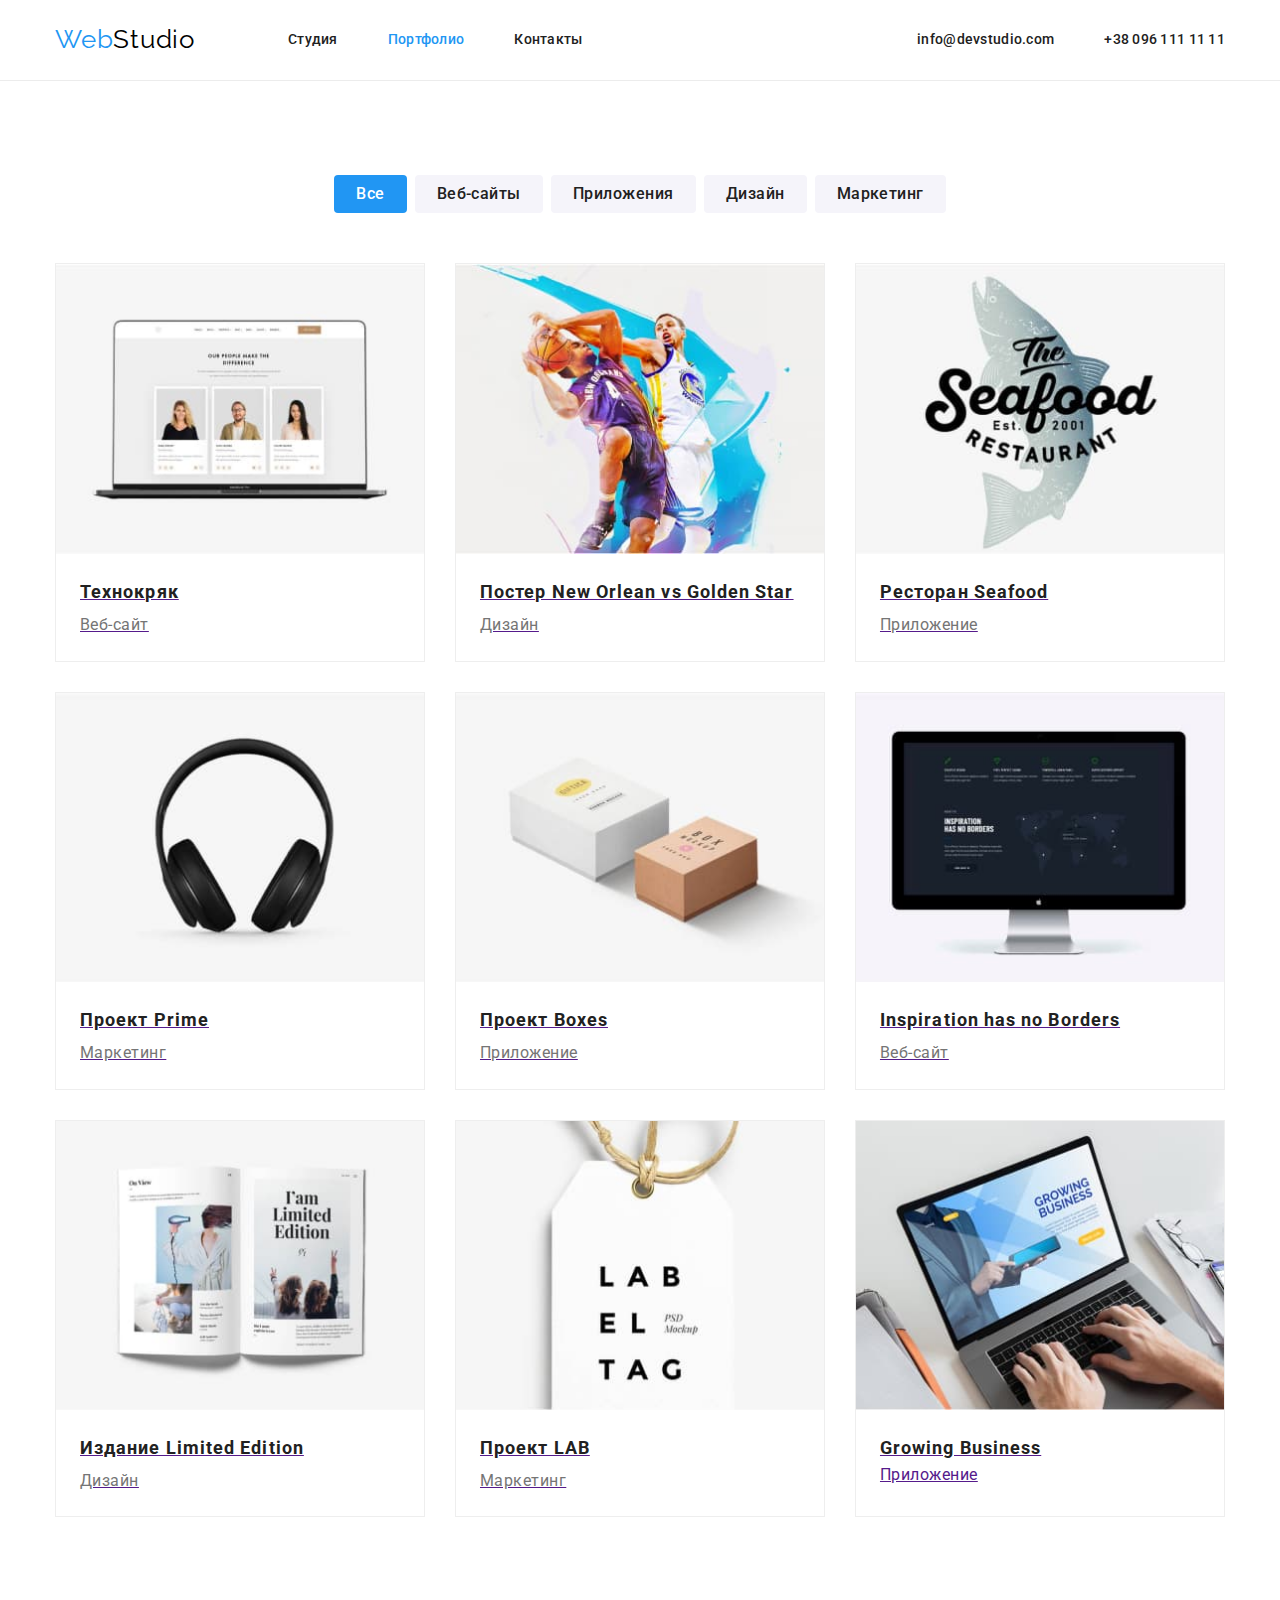
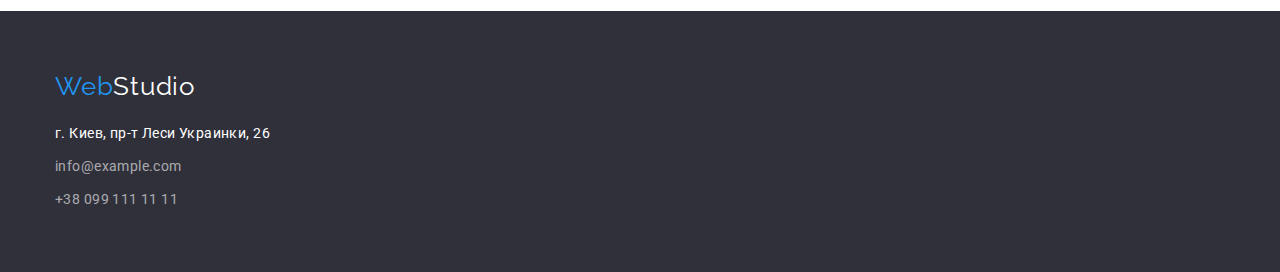
==== commit 2e76d033: "Внесено зміни в html-файли." ====
--- a/portfolio.html
+++ b/portfolio.html
@@ -21,19 +21,33 @@
     <!-- ВЕРХНЯЯ ЛИНИЯ -->
     <header class="nav-header">
       <div class="container main-nav">
-        <a href="./index.html" class="link-logo-header" lang="en">Web<span class="sublogo-header">Studio</span></a>
+        <a href="./index.html" class="link-logo-header" lang="en"
+          >Web<span class="sublogo-header">Studio</span></a
+        >
 
         <nav>
           <ul class="list site-nav">
-            <li class="item"><a class="link-nav" href="./index.html">Студия</a></li>
-            <li class="item"><a class="link-nav current" href="">Портфолио</a></li>
+            <li class="item">
+              <a class="link-nav" href="./index.html">Студия</a>
+            </li>
+            <li class="item">
+              <a class="link-nav current" href="">Портфолио</a>
+            </li>
             <li class="item"><a class="link-nav" href="">Контакты</a></li>
           </ul>
         </nav>
 
         <ul class="list list-contact">
-          <li class="item"><a class="link-header" href="mailto:info@devstudio.com">info@devstudio.com</a></li>
-          <li class="item"><a class="link-header" href="tel:+380961111111">+38 096 111 11 11</a></li>
+          <li class="item">
+            <a class="link-header" href="mailto:info@devstudio.com"
+              >info@devstudio.com</a
+            >
+          </li>
+          <li class="item">
+            <a class="link-header" href="tel:+380961111111"
+              >+38 096 111 11 11</a
+            >
+          </li>
         </ul>
       </div>
     </header>
@@ -45,75 +59,151 @@
           <h1 class="visually-hidden">Наше Портфолио</h1>
           <!-- filters -->
           <ul class="list button-list">
-            <li class="item"><button class="button-portfolio actively" type="button">Все</button></li>
-            <li class="item"><button class="button-portfolio" type="button">Веб-сайты</button></li>
-            <li class="item"><button class="button-portfolio" type="button">Приложения</button></li>
-            <li class="item"><button class="button-portfolio" type="button">Дизайн</button></li>
-            <li class="item"><button class="button-portfolio" type="button">Маркетинг</button></li>
-          </ul>
+            <li class="item">
+              <button class="button-portfolio actively" type="button">
+                Все
+              </button>
+            </li>
+            <li class="item">
+              <button class="button-portfolio" type="button">Веб-сайты</button>
+            </li>
+            <li class="item">
+              <button class="button-portfolio" type="button">Приложения</button>
+            </li>
+            <li class="item">
+              <button class="button-portfolio" type="button">Дизайн</button>
+            </li>
+            <li class="item">
+              <button class="button-portfolio" type="button">Маркетинг</button>
+            </li>
+          </ul>
+
+          <!--Portfolio items-->
           <ul class="list our-projects">
             <li class="item">
-              <img src="./images/portfolio/portfolio1.jpg" alt="Веб-сайтТехнокряк" width="370" />
-              <div class="description">
-                <h2 class="name-work">Технокряк</h2>
-                <p class="portfolio-name">Веб-сайт</p>
-              </div>
-            </li>
-            <li class="item">
-              <img src="./images/portfolio/portfolio2.jpg" alt="Дизайн Постер New Orlean vs Golden Star" width="370" />
-              <div class="description">
-                <h2 class="name-work">Постер New Orlean vs Golden Star</h2>
-                <p class="portfolio-name">Дизайн</p>
-              </div>
-            </li>
-            <li class="item">
-              <img src="./images/portfolio/portfolio3.jpg" alt="Приложение Ресторан Seafood" width="370" />
-              <div class="description">
-                <h2 class="name-work">Ресторан Seafood</h2>
-                <p class="portfolio-name">Приложение</p>
-              </div>
-            </li>
-            <li class="item">
-              <img src="./images/portfolio/portfolio4.jpg" alt="Маркетинг Проект Prime" width="370" />
-              <div class="description">
-                <h2 class="name-work">Проект Prime</h2>
-                <p class="portfolio-name">Маркетинг</p>
-              </div>
-            </li>
-            <li class="item">
-              <img src="./images/portfolio/portfolio5.jpg" alt="Приложение роект Boxes" width="370" />
-              <div class="description">
-                <h2 class="name-work">Проект Boxes</h2>
-                <p class="portfolio-name">Приложение</p>
-              </div>
-            </li>
-            <li class="item">
-              <img src="./images/portfolio/portfolio6.jpg" alt="Веб-сайт Inspiration has no Borders" width="370" />
-              <div class="description">
-                <h2 class="name-work">Inspiration has no Borders</h2>
-                <p class="portfolio-name">Веб-сайт</p>
-              </div>
-            </li>
-            <li class="item">
-              <img src="./images/portfolio/portfolio7.jpg" alt="Дизайн Издание Limited Edition" width="370" />
-              <div class="description">
-                <h2 class="name-work">Издание Limited Edition</h2>
-                <p class="portfolio-name">Дизайн</p>
-              </div>
-            </li>
-            <li class="item">
-              <img src="./images/portfolio/portfolio8.jpg" alt="Маркетинг Проект LAB" width="370" />
-              <div class="description">
-                <h2 class="name-work">Проект LAB</h2>
-                <p class="portfolio-name">Маркетинг</p>
-              </div>
-            </li>
-            <li class="item">
-              <img src="./images/portfolio/portfolio9.jpg" alt="Приложение Growing Business" width="370" />
-              <div class="description">
-                <h2 class="name-work">Growing Business</h2>
-                <p class="name-work-p">Приложение</p>
-              </div>
+              <a href="" class="cards-link">
+                <img
+                  src="./images/portfolio/portfolio1.jpg"
+                  alt="Веб-сайтТехнокряк"
+                  width="370"
+                />
+                <div class="description">
+                  <h2 class="name-work">Технокряк</h2>
+                  <p class="portfolio-name">Веб-сайт</p>
+                </div>
+              </a>
+            </li>
+
+            <li class="item">
+              <a href="" class="cards-link">
+                <img
+                  src="./images/portfolio/portfolio2.jpg"
+                  alt="Дизайн Постер New Orlean vs Golden Star"
+                  width="370"
+                />
+                <div class="description">
+                  <h2 class="name-work">Постер New Orlean vs Golden Star</h2>
+                  <p class="portfolio-name">Дизайн</p>
+                </div>
+              </a>
+            </li>
+
+            <li class="item">
+              <a href="" class="cards-link">
+                <img
+                  src="./images/portfolio/portfolio3.jpg"
+                  alt="Приложение Ресторан Seafood"
+                  width="370"
+                />
+                <div class="description">
+                  <h2 class="name-work">Ресторан Seafood</h2>
+                  <p class="portfolio-name">Приложение</p>
+                </div>
+              </a>
+            </li>
+
+            <li class="item">
+              <a href="" class="cards-link">
+                <img
+                  src="./images/portfolio/portfolio4.jpg"
+                  alt="Маркетинг Проект Prime"
+                  width="370"
+                />
+                <div class="description">
+                  <h2 class="name-work">Проект Prime</h2>
+                  <p class="portfolio-name">Маркетинг</p>
+                </div>
+              </a>
+            </li>
+
+            <li class="item">
+              <a href="" class="cards-link">
+                <img
+                  src="./images/portfolio/portfolio5.jpg"
+                  alt="Приложение роект Boxes"
+                  width="370"
+                />
+                <div class="description">
+                  <h2 class="name-work">Проект Boxes</h2>
+                  <p class="portfolio-name">Приложение</p>
+                </div>
+              </a>
+            </li>
+
+            <li class="item">
+              <a href="" class="cards-link">
+                <img
+                  src="./images/portfolio/portfolio6.jpg"
+                  alt="Веб-сайт Inspiration has no Borders"
+                  width="370"
+                />
+                <div class="description">
+                  <h2 class="name-work">Inspiration has no Borders</h2>
+                  <p class="portfolio-name">Веб-сайт</p>
+                </div>
+              </a>
+            </li>
+
+            <li class="item">
+              <a href="" class="cards-link">
+                <img
+                  src="./images/portfolio/portfolio7.jpg"
+                  alt="Дизайн Издание Limited Edition"
+                  width="370"
+                />
+                <div class="description">
+                  <h2 class="name-work">Издание Limited Edition</h2>
+                  <p class="portfolio-name">Дизайн</p>
+                </div>
+              </a>
+            </li>
+
+            <li class="item">
+              <a href="" class="cards-link">
+                <img
+                  src="./images/portfolio/portfolio8.jpg"
+                  alt="Маркетинг Проект LAB"
+                  width="370"
+                />
+                <div class="description">
+                  <h2 class="name-work">Проект LAB</h2>
+                  <p class="portfolio-name">Маркетинг</p>
+                </div>
+              </a>
+            </li>
+
+            <li class="item">
+              <a href="" class="cards-link">
+                <img
+                  src="./images/portfolio/portfolio9.jpg"
+                  alt="Приложение Growing Business"
+                  width="370"
+                />
+                <div class="description">
+                  <h2 class="name-work">Growing Business</h2>
+                  <p class="name-work-p">Приложение</p>
+                </div>
+              </a>
             </li>
           </ul>
         </div>
@@ -122,16 +212,29 @@
     <!-- ПОДВАЛ -->
     <footer class="footer">
       <div class="container">
-        <a href="./index.html" class="link-logo-footer" lang="en">Web<span class="sublogo-footer">Studio</span></a>
+        <a href="./index.html" class="link-logo-footer" lang="en"
+          >Web<span class="sublogo-footer">Studio</span></a
+        >
         <address>
           <ul class="list">
             <li class="item">
-              <a class="link-address" href="https://goo.gl/maps/Poxogy9ZwxsRHQay8" target="_blank"
+              <a
+                class="link-address"
+                href="https://goo.gl/maps/Poxogy9ZwxsRHQay8"
+                target="_blank"
                 >г. Киев, пр-т Леси Украинки, 26</a
               >
             </li>
-            <li class="item"><a class="link-footer" href="mailto:info@example.com">info@example.com</a></li>
-            <li class="item"><a class="link-footer" href="tel:+380991111111">+38 099 111 11 11</a></li>
+            <li class="item">
+              <a class="link-footer" href="mailto:info@example.com"
+                >info@example.com</a
+              >
+            </li>
+            <li class="item">
+              <a class="link-footer" href="tel:+380991111111"
+                >+38 099 111 11 11</a
+              >
+            </li>
           </ul>
         </address>
       </div>
--- a/css/styles.css
+++ b/css/styles.css
@@ -11,7 +11,8 @@
   --black-bg-cl: #2f303a;
 
   --border-header-box: #ececec;
-  --shadow-item-box: 0px 1px 3px rgba(0, 0, 0, 0.12), 0px 1px 1px rgba(0, 0, 0, 0.14), 0px 2px 1px rgba(0, 0, 0, 0.2);
+  --shadow-item-box: 0px 1px 3px rgba(0, 0, 0, 0.12),
+    0px 1px 1px rgba(0, 0, 0, 0.14), 0px 2px 1px rgba(0, 0, 0, 0.2);
 
   --padding-section: 94px;
   --margin-left-li: 30px;
@@ -111,11 +112,17 @@
 }
 
 /* 1-й спосіб відступу елементів один від одного */
+
 /* .list-contact .item:not(:last-child) {
   margin-right: 50px;
 } */
 
 /* 2-й спосіб відступу елементів один від одного */
+
+/* .list-contact .cont-item + .cont-item {
+  margin-left: 50px; 
+}*/
+
 .list-contact .item + .item {
   margin-left: 50px;
 }
@@ -126,6 +133,10 @@
   padding-bottom: 32px;
 }
 
+.list-contact .cont-item + .cont-item {
+  margin-left: 30px;
+}
+
 .link-logo-header {
   font-family: var(--logo-font);
   font-size: 26px;
@@ -146,7 +157,9 @@
 }
 
 .link-nav,
-.link-header {
+.list-contact .link-header {
+  display: flex;
+  align-items: center;
   font-weight: 500;
   font-size: 14px;
   line-height: 1.14;
@@ -170,11 +183,41 @@
   color: var(--accent-cl);
 }
 
+.icon-envelope {
+  fill: currentColor;
+  margin-right: 10px;
+}
+
+.icon-smartphone {
+  fill: currentColor;
+  margin-right: 10px;
+}
+
 /* ШАПКА - ГЕРОЙ -HERO */
 .hero-section {
   background-color: var(--black-bg-cl);
   padding-top: 200px;
   padding-bottom: 200px;
+}
+
+/* OVERLAY */
+
+.overlay {
+  max-width: 1600px;
+  height: 600px;
+  margin-left: auto;
+  margin-right: auto;
+
+  background-image: linear-gradient(
+      to right,
+      rgba(47, 48, 58, 0.4),
+      rgba(47, 48, 58, 0.4)
+    ),
+    url(../images/hero/hero-img-1.jpg);
+
+  background-repeat: no-repeat;
+  background-position: center;
+  background-size: cover;
 }
 
 .hero-title {
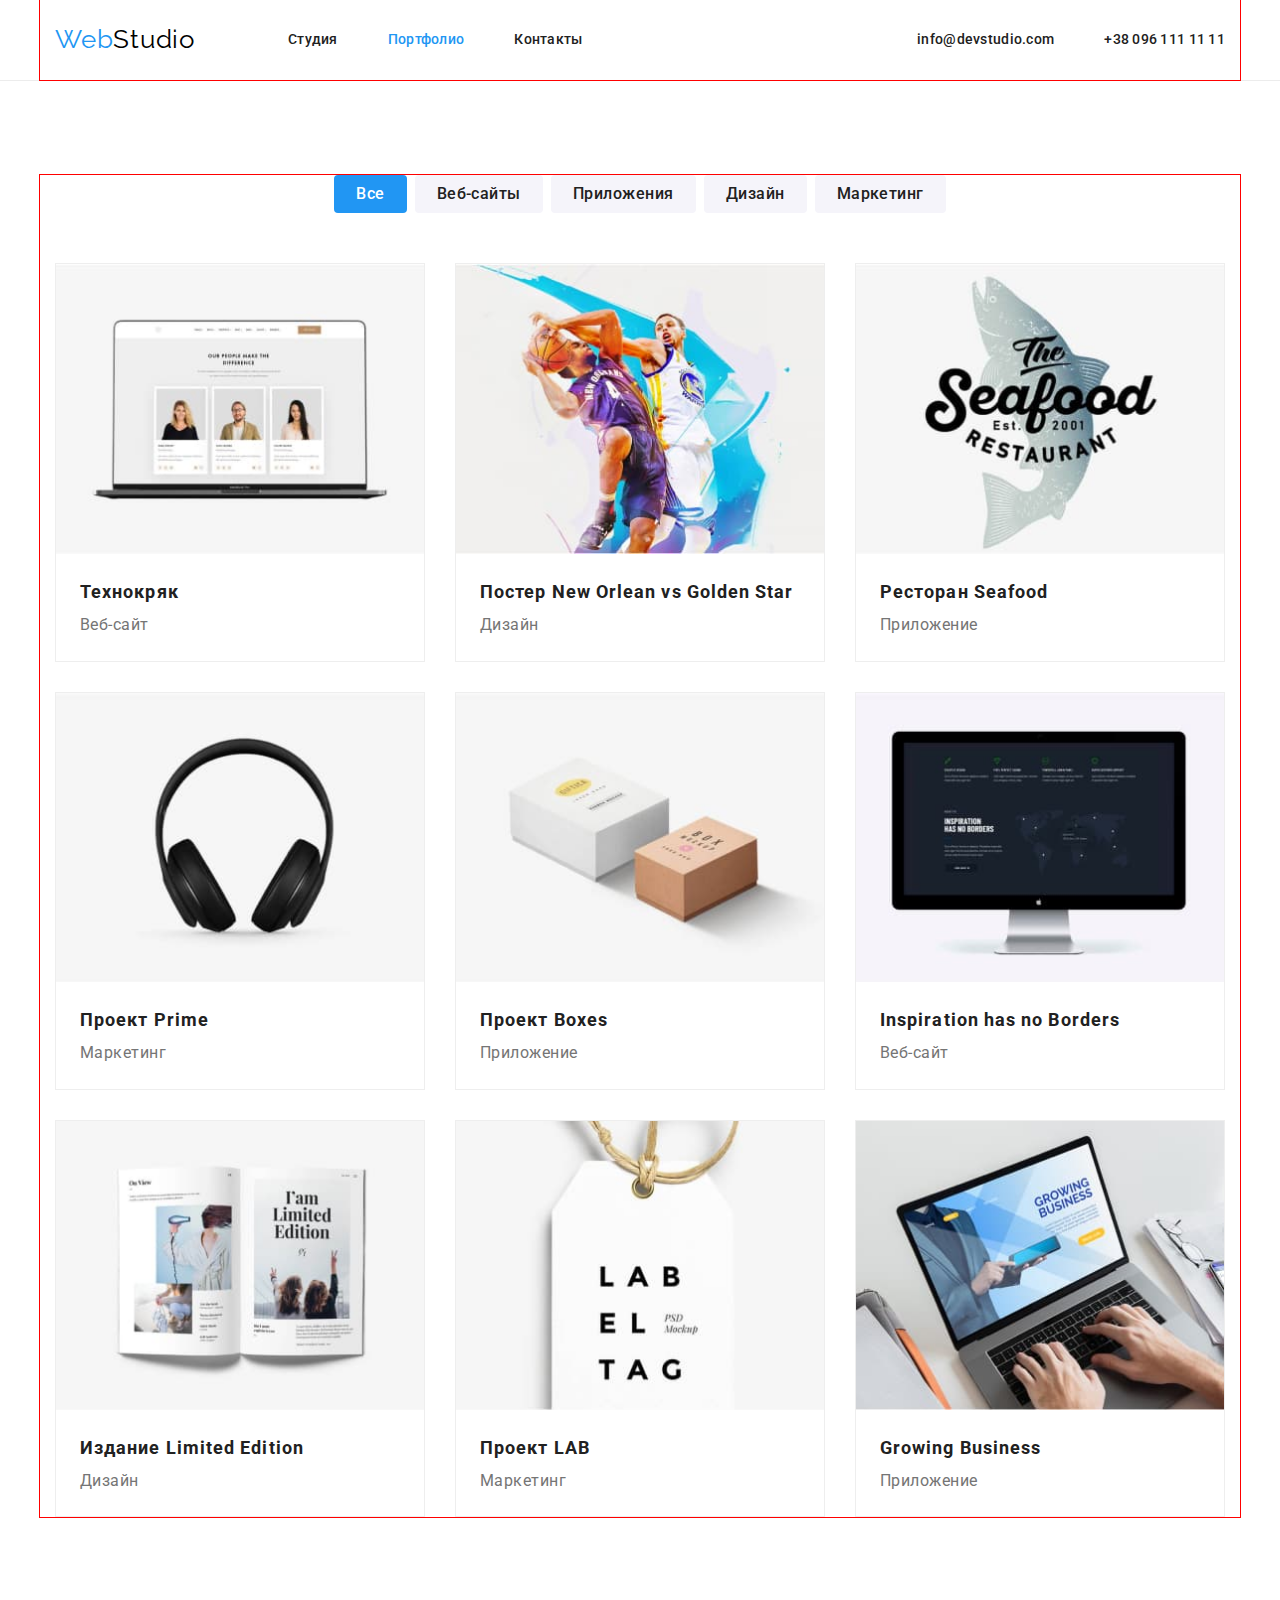
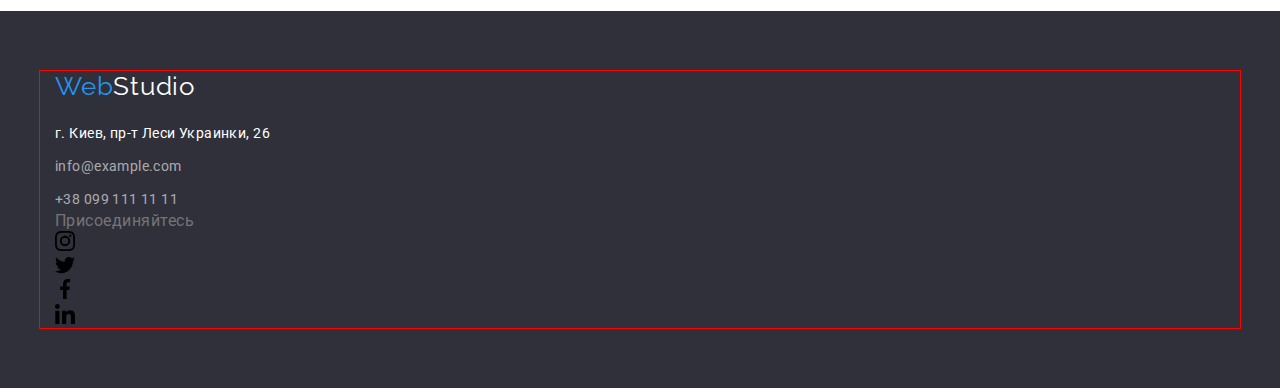
==== commit 2b777d00: "Внесено зміни." ====
--- a/portfolio.html
+++ b/portfolio.html
@@ -53,11 +53,11 @@
     </header>
 
     <main>
-      <!-- Портфолио -->
+      <!-- PORTFOLIO -->
       <section class="section-portfolio">
         <div class="container">
           <h1 class="visually-hidden">Наше Портфолио</h1>
-          <!-- filters -->
+          <!-- Filters -->
           <ul class="list button-list">
             <li class="item">
               <button class="button-portfolio actively" type="button">
@@ -201,7 +201,7 @@
                 />
                 <div class="description">
                   <h2 class="name-work">Growing Business</h2>
-                  <p class="name-work-p">Приложение</p>
+                  <p class="portfolio-name">Приложение</p>
                 </div>
               </a>
             </li>
@@ -237,6 +237,44 @@
             </li>
           </ul>
         </address>
+
+        <!-- Присоединяйтесь -->
+        <div class="footer-social">
+          <p class="footer-social-subscribe">Присоединяйтесь</p>
+          <ul class="list social-icons">
+            <li class="social-icons-item">
+              <a href="" class="footer-social-icons-link">
+                <svg class="footer-social-icons-svg" width="20" height="20">
+                  <use href="./images/icons.svg#icon-instagram"></use>
+                </svg>
+              </a>
+            </li>
+
+            <li class="social-icons-item">
+              <a href="" class="footer-social-icons-link">
+                <svg class="footer-social-icons-svg" width="20" height="20">
+                  <use href="./images/icons.svg#icon-twitter"></use>
+                </svg>
+              </a>
+            </li>
+
+            <li class="social-icons-item">
+              <a href="" class="footer-social-icons-link">
+                <svg class="footer-social-icons-svg" width="20" height="20">
+                  <use href="./images/icons.svg#icon-facebook"></use>
+                </svg>
+              </a>
+            </li>
+
+            <li class="social-icons-item">
+              <a href="" class="footer-social-icons-link">
+                <svg class="footer-social-icons-svg" width="20" height="20">
+                  <use href="./images/icons.svg#icon-linkedin"></use>
+                </svg>
+              </a>
+            </li>
+          </ul>
+        </div>
       </div>
     </footer>
   </body>
--- a/css/styles.css
+++ b/css/styles.css
@@ -69,7 +69,7 @@
   padding-right: 15px;
   margin-left: auto;
   margin-right: auto;
-  /* outline: 1px solid red; */
+  outline: 1px solid red;
 }
 
 /* ВЕРХНЯЯ ЛИНИЯ - HEADER */
@@ -526,3 +526,8 @@
   background: var(--primary-bg-cl);
   border: 1px solid #eeeeee;
 }
+
+.cards-link {
+  text-decoration: none;
+  color: inherit;
+}
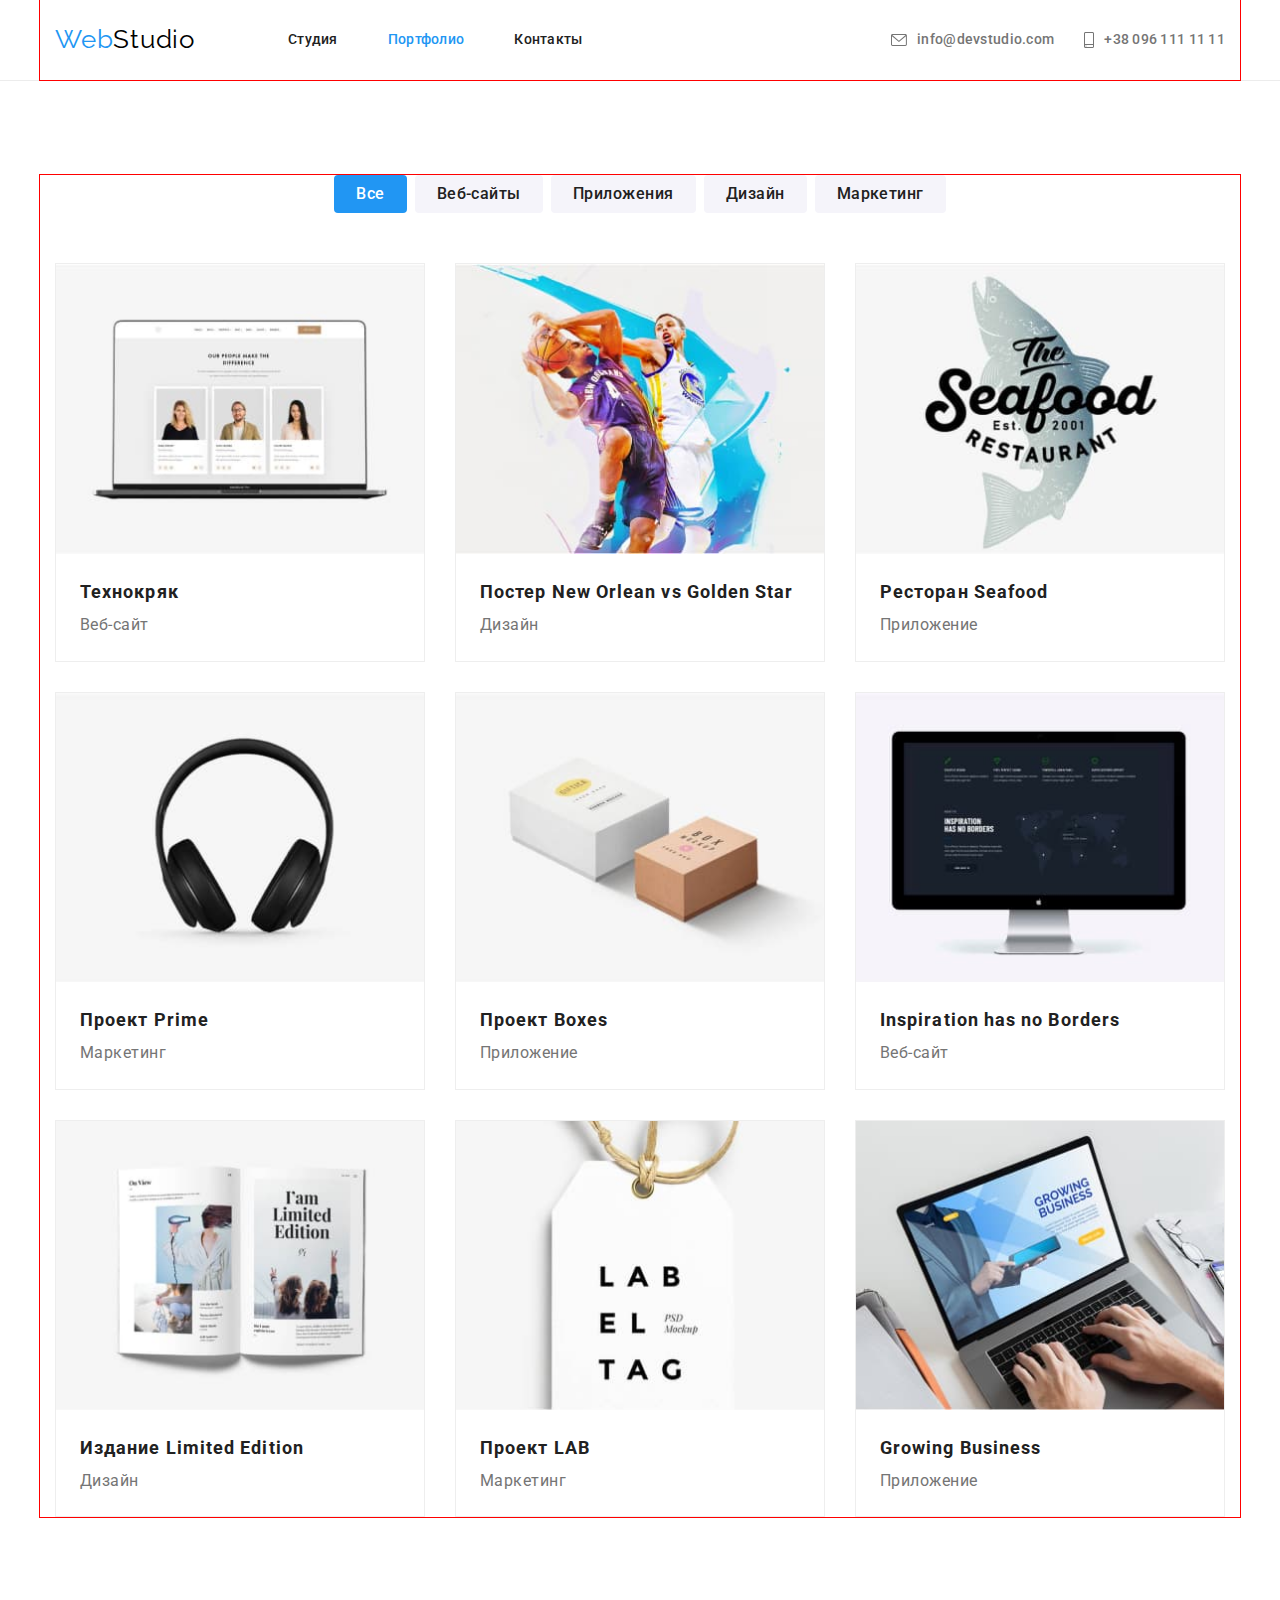
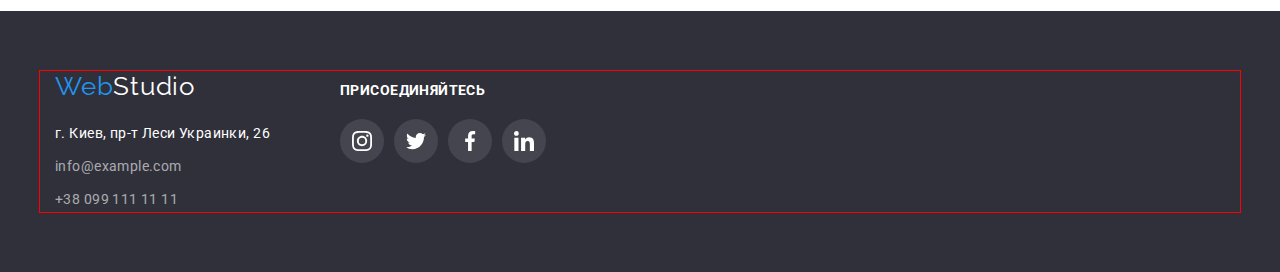
==== commit 5c018b3f: "Update portfolio.html" ====
--- a/portfolio.html
+++ b/portfolio.html
@@ -38,14 +38,21 @@
         </nav>
 
         <ul class="list list-contact">
-          <li class="item">
-            <a class="link-header" href="mailto:info@devstudio.com"
-              >info@devstudio.com</a
+          <li class="item cont-item">
+            <a class="link-header" href="mailto:info@devstudio.com">
+              <svg class="icon-envelope" width="16" height="12">
+                <use href="./images/icons.svg#icon-envelope"></use>
+              </svg>
+              info@devstudio.com</a
             >
           </li>
-          <li class="item">
-            <a class="link-header" href="tel:+380961111111"
-              >+38 096 111 11 11</a
+
+          <li class="item cont-item">
+            <a class="link-header" href="tel:+380961111111">
+              <svg class="icon-smartphone" width="10" height="16">
+                <use href="./images/icons.svg#icon-smartphone"></use>
+              </svg>
+              +38 096 111 11 11</a
             >
           </li>
         </ul>
@@ -209,71 +216,76 @@
         </div>
       </section>
     </main>
+
     <!-- ПОДВАЛ -->
     <footer class="footer">
       <div class="container">
-        <a href="./index.html" class="link-logo-footer" lang="en"
-          >Web<span class="sublogo-footer">Studio</span></a
-        >
-        <address>
-          <ul class="list">
-            <li class="item">
-              <a
-                class="link-address"
-                href="https://goo.gl/maps/Poxogy9ZwxsRHQay8"
-                target="_blank"
-                >г. Киев, пр-т Леси Украинки, 26</a
-              >
-            </li>
-            <li class="item">
-              <a class="link-footer" href="mailto:info@example.com"
-                >info@example.com</a
-              >
-            </li>
-            <li class="item">
-              <a class="link-footer" href="tel:+380991111111"
-                >+38 099 111 11 11</a
-              >
-            </li>
-          </ul>
-        </address>
-
-        <!-- Присоединяйтесь -->
-        <div class="footer-social">
-          <p class="footer-social-subscribe">Присоединяйтесь</p>
-          <ul class="list social-icons">
-            <li class="social-icons-item">
-              <a href="" class="footer-social-icons-link">
-                <svg class="footer-social-icons-svg" width="20" height="20">
-                  <use href="./images/icons.svg#icon-instagram"></use>
-                </svg>
-              </a>
-            </li>
-
-            <li class="social-icons-item">
-              <a href="" class="footer-social-icons-link">
-                <svg class="footer-social-icons-svg" width="20" height="20">
-                  <use href="./images/icons.svg#icon-twitter"></use>
-                </svg>
-              </a>
-            </li>
-
-            <li class="social-icons-item">
-              <a href="" class="footer-social-icons-link">
-                <svg class="footer-social-icons-svg" width="20" height="20">
-                  <use href="./images/icons.svg#icon-facebook"></use>
-                </svg>
-              </a>
-            </li>
-
-            <li class="social-icons-item">
-              <a href="" class="footer-social-icons-link">
-                <svg class="footer-social-icons-svg" width="20" height="20">
-                  <use href="./images/icons.svg#icon-linkedin"></use>
-                </svg>
-              </a>
-            </li>
-          </ul>
+        <div class="footer-row">
+          <div class="footer-address">
+            <a href="./index.html" class="link-logo-footer" lang="en"
+              >Web<span class="sublogo-footer">Studio</span></a
+            >
+            <address>
+              <ul class="list">
+                <li class="item">
+                  <a
+                    class="link-address"
+                    href="https://goo.gl/maps/Poxogy9ZwxsRHQay8"
+                    target="_blank"
+                    >г. Киев, пр-т Леси Украинки, 26</a
+                  >
+                </li>
+                <li class="item">
+                  <a class="link-footer" href="mailto:info@example.com"
+                    >info@example.com</a
+                  >
+                </li>
+                <li class="item">
+                  <a class="link-footer" href="tel:+380991111111"
+                    >+38 099 111 11 11</a
+                  >
+                </li>
+              </ul>
+            </address>
+          </div>
+
+          <!-- Присоединяйтесь -->
+          <div class="footer-social">
+            <p class="footer-social-subscribe">Присоединяйтесь</p>
+            <ul class="list social-icons">
+              <li class="social-icons-item">
+                <a href="" class="footer-social-icons-link">
+                  <svg class="footer-social-icons-svg" width="20" height="20">
+                    <use href="./images/icons.svg#icon-instagram"></use>
+                  </svg>
+                </a>
+              </li>
+
+              <li class="social-icons-item">
+                <a href="" class="footer-social-icons-link">
+                  <svg class="footer-social-icons-svg" width="20" height="20">
+                    <use href="./images/icons.svg#icon-twitter"></use>
+                  </svg>
+                </a>
+              </li>
+
+              <li class="social-icons-item">
+                <a href="" class="footer-social-icons-link">
+                  <svg class="footer-social-icons-svg" width="20" height="20">
+                    <use href="./images/icons.svg#icon-facebook"></use>
+                  </svg>
+                </a>
+              </li>
+
+              <li class="social-icons-item">
+                <a href="" class="footer-social-icons-link">
+                  <svg class="footer-social-icons-svg" width="20" height="20">
+                    <use href="./images/icons.svg#icon-linkedin"></use>
+                  </svg>
+                </a>
+              </li>
+            </ul>
+          </div>
         </div>
       </div>
     </footer>
--- a/css/styles.css
+++ b/css/styles.css
@@ -11,6 +11,7 @@
   --black-bg-cl: #2f303a;
 
   --border-header-box: #ececec;
+  --icons-color: #afb1b8;
   --shadow-item-box: 0px 1px 3px rgba(0, 0, 0, 0.12),
     0px 1px 1px rgba(0, 0, 0, 0.14), 0px 2px 1px rgba(0, 0, 0, 0.2);
 
@@ -53,16 +54,6 @@
   margin: 0;
 }
 
-.list {
-  list-style: none;
-}
-
-img {
-  display: block;
-  max-width: 100%;
-  height: auto;
-}
-
 .container {
   width: 1200px;
   padding-left: 15px;
@@ -72,6 +63,16 @@
   outline: 1px solid red;
 }
 
+.list {
+  list-style: none;
+}
+
+img {
+  display: block;
+  max-width: 100%;
+  height: auto;
+}
+
 /* ВЕРХНЯЯ ЛИНИЯ - HEADER */
 .nav-header {
   background-color: var(--primary-bg-cl);
@@ -85,8 +86,8 @@
 
 .site-nav {
   display: flex;
+  align-items: center;
   margin-left: 93px;
-  align-items: center;
 }
 
 /* 1-й спосіб відступу елементів один від одного */
@@ -99,44 +100,39 @@
   margin-left: 50px;
 }
 
+.list-contact {
+  display: flex;
+  align-items: center;
+  margin-left: auto;
+}
+
+/* 1-й спосіб відступу елементів один від одного */
+
+/* .list-contact .item:not(:last-child) {
+  margin-right: 50px;
+} */
+
+/* 2-й спосіб відступу елементів один від одного */
+
+/* .list-contact .cont-item + .cont-item {
+  margin-left: 50px; 
+}*/
+
+/* 
+.list-contact .item + .item {
+  margin-left: 50px;
+} */
+
+.list-contact .cont-item + .cont-item {
+  margin-left: 30px;
+}
+
 .site-nav .link-nav {
   display: block;
   padding-top: 32px;
   padding-bottom: 32px;
 }
 
-.list-contact {
-  display: flex;
-  align-items: center;
-  margin-left: auto;
-}
-
-/* 1-й спосіб відступу елементів один від одного */
-
-/* .list-contact .item:not(:last-child) {
-  margin-right: 50px;
-} */
-
-/* 2-й спосіб відступу елементів один від одного */
-
-/* .list-contact .cont-item + .cont-item {
-  margin-left: 50px; 
-}*/
-
-.list-contact .item + .item {
-  margin-left: 50px;
-}
-
-.list-contact .link-header {
-  display: block;
-  padding-top: 32px;
-  padding-bottom: 32px;
-}
-
-.list-contact .cont-item + .cont-item {
-  margin-left: 30px;
-}
-
 .link-logo-header {
   font-family: var(--logo-font);
   font-size: 26px;
@@ -156,9 +152,7 @@
   color: var(--alt-text-cl);
 }
 
-.link-nav,
-.list-contact .link-header {
-  display: flex;
+.link-nav {
   align-items: center;
   font-weight: 500;
   font-size: 14px;
@@ -168,8 +162,17 @@
   text-decoration: none;
 }
 
-.link-header {
+.list-contact .link-header {
+  display: flex;
+  align-items: center;
+  font-weight: 500;
+  font-size: 14px;
+  line-height: 1.14;
+  letter-spacing: 0.02em;
   color: var(--main-text-cl);
+  text-decoration: none;
+  padding-top: 32px;
+  padding-bottom: 32px;
 }
 
 .link-nav:hover,
@@ -269,6 +272,17 @@
   overflow: hidden;
 }
 
+.icon-card-set {
+  display: flex;
+  justify-content: center;
+  align-items: center;
+  width: 270px;
+  height: 120px;
+  background-color: var(--accent-bg-cl);
+  border-radius: 4px;
+  margin-bottom: 30px;
+}
+
 .features-list-title {
   margin-bottom: 10px;
   font-weight: 700;
@@ -306,7 +320,8 @@
 /* ЧЕМ МЫ ЗАНИМАЕМСЯ - WORK SECTION */
 
 .work-title,
-.team-title {
+.team-title,
+.title {
   margin-bottom: 50px;
 
   font-weight: 700;
@@ -342,6 +357,27 @@
   padding-bottom: var(--padding-section);
 }
 
+.our-team {
+  padding: 0;
+  margin: 0;
+
+  display: flex;
+  flex-wrap: wrap;
+  margin-left: calc(-1 * var(--margin-left-li));
+  margin-top: calc(-1 * var(--margin-left-li));
+}
+
+.our-team > .item {
+  flex-basis: calc(100% / 4 - var(--margin-left-li));
+  margin-left: var(--margin-left-li);
+  margin-top: var(--margin-left-li);
+
+  background: var(--primary-bg-cl);
+  box-shadow: var(--shadow-item-box);
+  border-radius: 0px 0px 4px 4px;
+  overflow: hidden;
+}
+
 .content {
   padding-top: 30px;
   padding-bottom: 30px;
@@ -366,27 +402,109 @@
   text-align: center;
   letter-spacing: 0.03em;
   color: var(--main-text-cl);
-}
-
-.our-team {
-  padding: 0;
-  margin: 0;
-
+  margin-bottom: 16px;
+}
+
+/* SOCIAL LINKS */
+
+.social-icons {
+  display: flex;
+  justify-content: center;
+  align-items: center;
+}
+
+.social-icons-item:not(:last-child) {
+  margin-right: 10px;
+}
+
+.social-icons-link,
+.footer-social-icons-link {
+  display: flex;
+  justify-content: center;
+  align-items: center;
+  width: 44px;
+  height: 44px;
+  border-radius: 50%;
+}
+
+.social-icons-link {
+  background-color: var(--alt-text-cl);
+}
+
+.footer-social-icons-link {
+  background: rgba(255, 255, 255, 0.1);
+}
+
+.social-icons-svg {
+  fill: var(--icons-color);
+}
+
+.footer-social-icons-svg {
+  fill: var(--primary-bg-cl);
+}
+
+.social-icons-link:hover,
+.social-icons-link:focus {
+  background: var(--accent-cl);
+}
+
+.social-icons-link:hover .social-icons-svg,
+.social-icons-link:focus .social-icons-svg {
+  fill: var(--primary-bg-cl);
+}
+
+.footer-social-icons-link:hover,
+.footer-social-icons-link:focus {
+  background: var(--accent-cl);
+}
+
+/* ПОСТОЯННЫЕ КЛИЕНТЫ */
+
+.reg-customers {
+  padding-bottom: var(--padding-section);
+  padding-top: var(--padding-section);
+}
+
+.logo-customers {
+  display: flex;
+  align-items: center;
+  justify-content: center;
+  border: 1px solid #afb1b8;
+  width: 170px;
+  height: 92px;
+  border-radius: 4px;
+  overflow: hidden;
+  padding: 16px 32px;
+}
+
+.set-customers {
   display: flex;
   flex-wrap: wrap;
+  align-items: center;
   margin-left: calc(-1 * var(--margin-left-li));
-  margin-top: calc(-1 * var(--margin-left-li));
-}
-
-.our-team > .item {
-  flex-basis: calc(100% / 4 - var(--margin-left-li));
-  margin-left: var(--margin-left-li);
+}
+
+.set-customers .item {
+  flex-basis: calc(100% / 6 - var(--margin-left-li));
+  margin-left: calc(var(--margin-left-li));
   margin-top: var(--margin-left-li);
-
-  background: var(--primary-bg-cl);
-  box-shadow: var(--shadow-item-box);
-  border-radius: 0px 0px 4px 4px;
-  overflow: hidden;
+}
+
+.icon-Logo {
+  /* width: 106px;
+  height: 60px; */
+  fill: currentColor;
+  fill: #afb1b8;
+}
+
+.logo-customers:focus,
+.logo-customers:hover {
+  border: 1px solid var(--accent-cl);
+}
+
+.logo-customers:focus .icon-Logo,
+.logo-customers:hover .icon-Logo {
+  fill: var(--accent-cl);
 }
 
 /* ПОДВАЛ - FOOTER */
@@ -396,6 +514,15 @@
   padding-bottom: var(--padding-footer);
 }
 
+.footer-row {
+  display: flex;
+  align-items: baseline;
+}
+
+.footer-address {
+  margin-right: 70px;
+}
+
 .link-logo-footer {
   font-family: var(--logo-font);
   font-size: 26px;
@@ -436,6 +563,18 @@
 
 address .item:not(:last-child) {
   margin-bottom: 9px;
+}
+
+/* FOOTER - СОЦИАЛЬНЫЕ СЕТИ */
+
+.footer-social-subscribe {
+  font-weight: bold;
+  font-size: 14px;
+  line-height: 1.14;
+  letter-spacing: 0.03em;
+  text-transform: uppercase;
+  color: var(--alt-text-cl);
+  margin-bottom: 20px;
 }
 
 /* PORTFOLIO */
